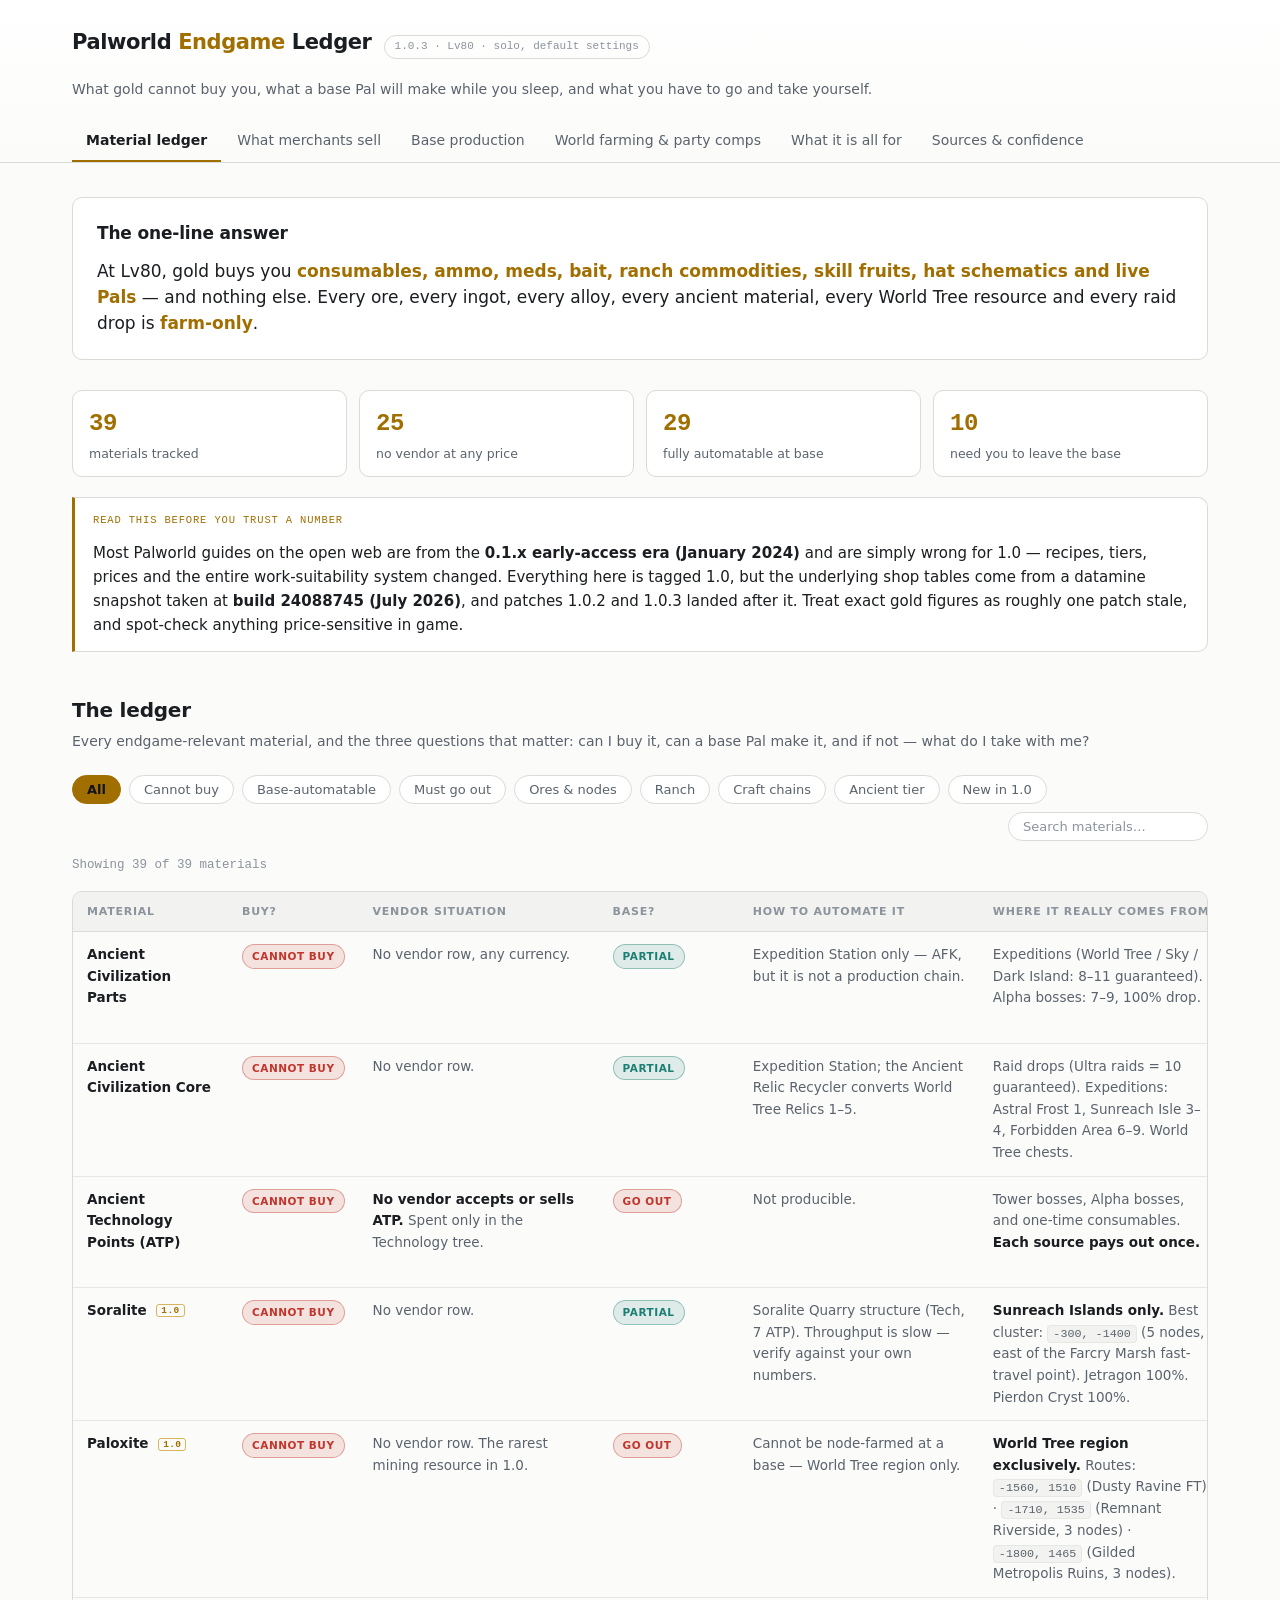
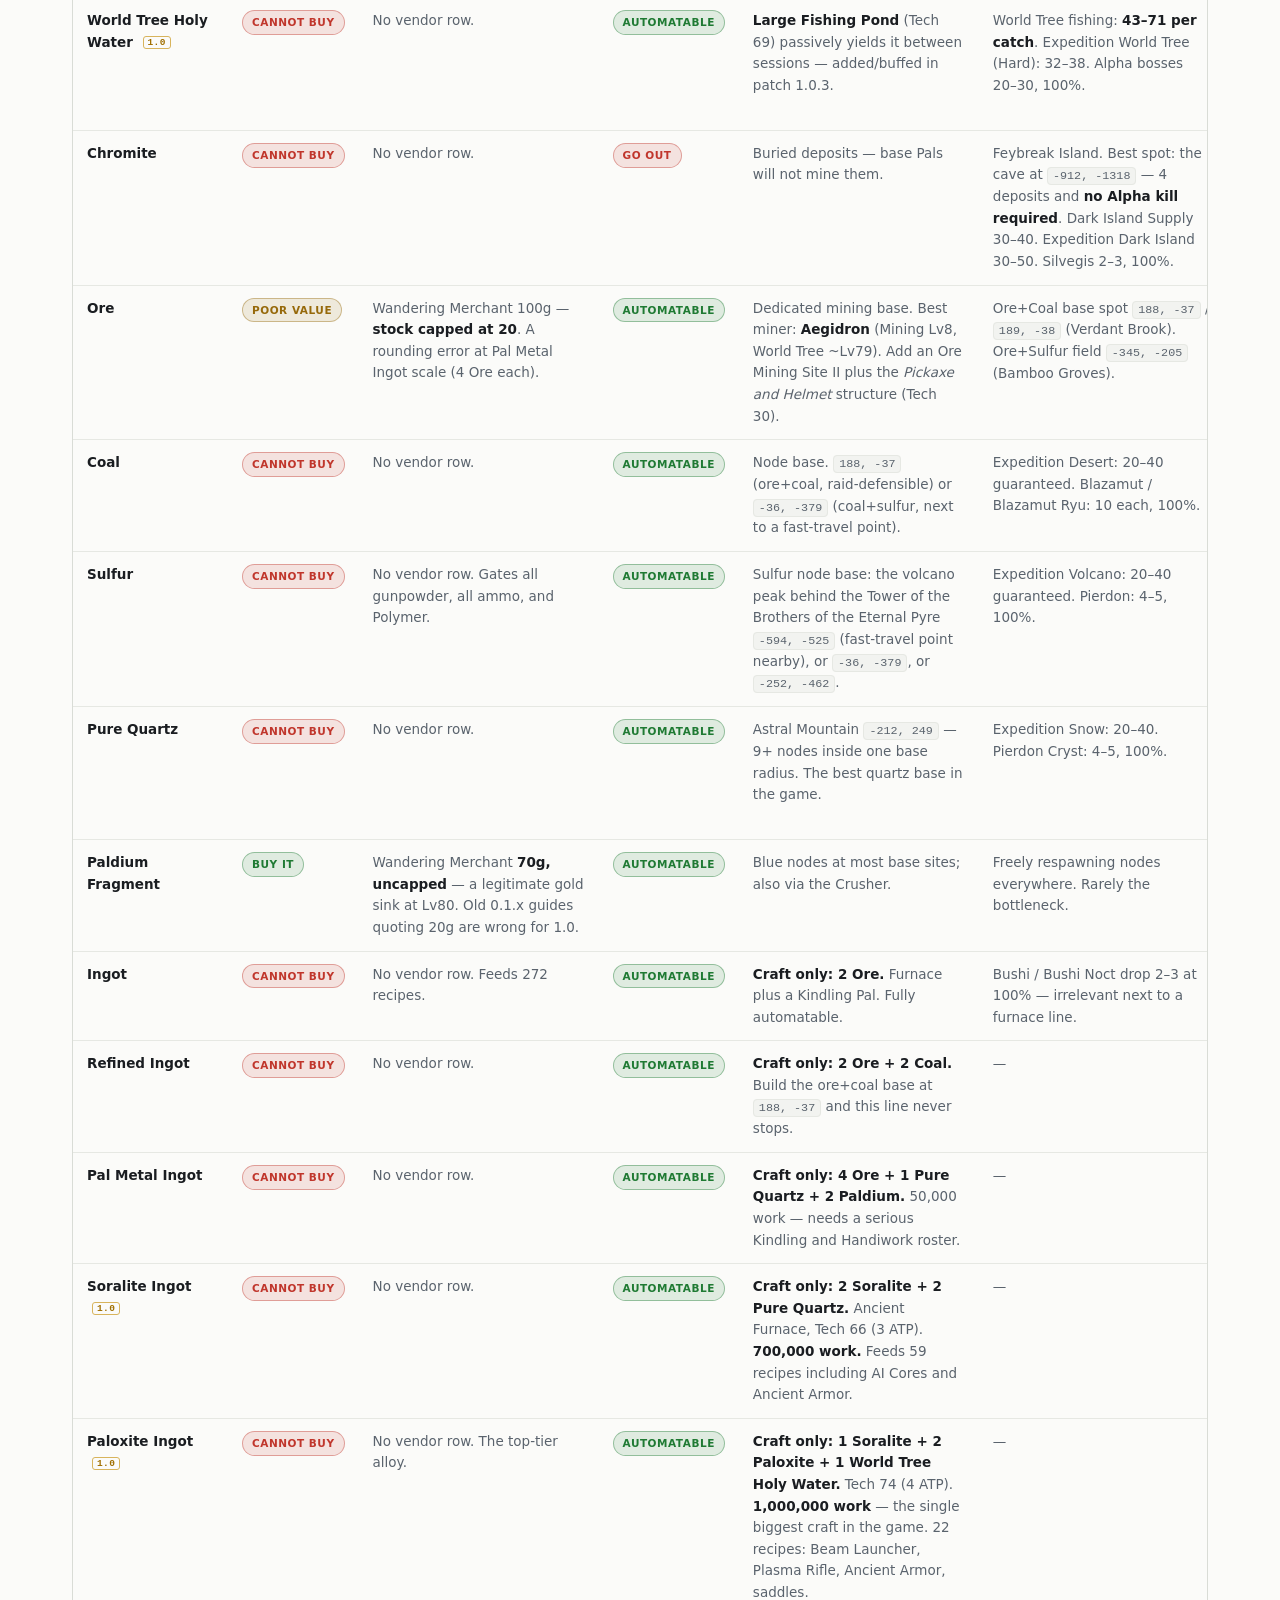
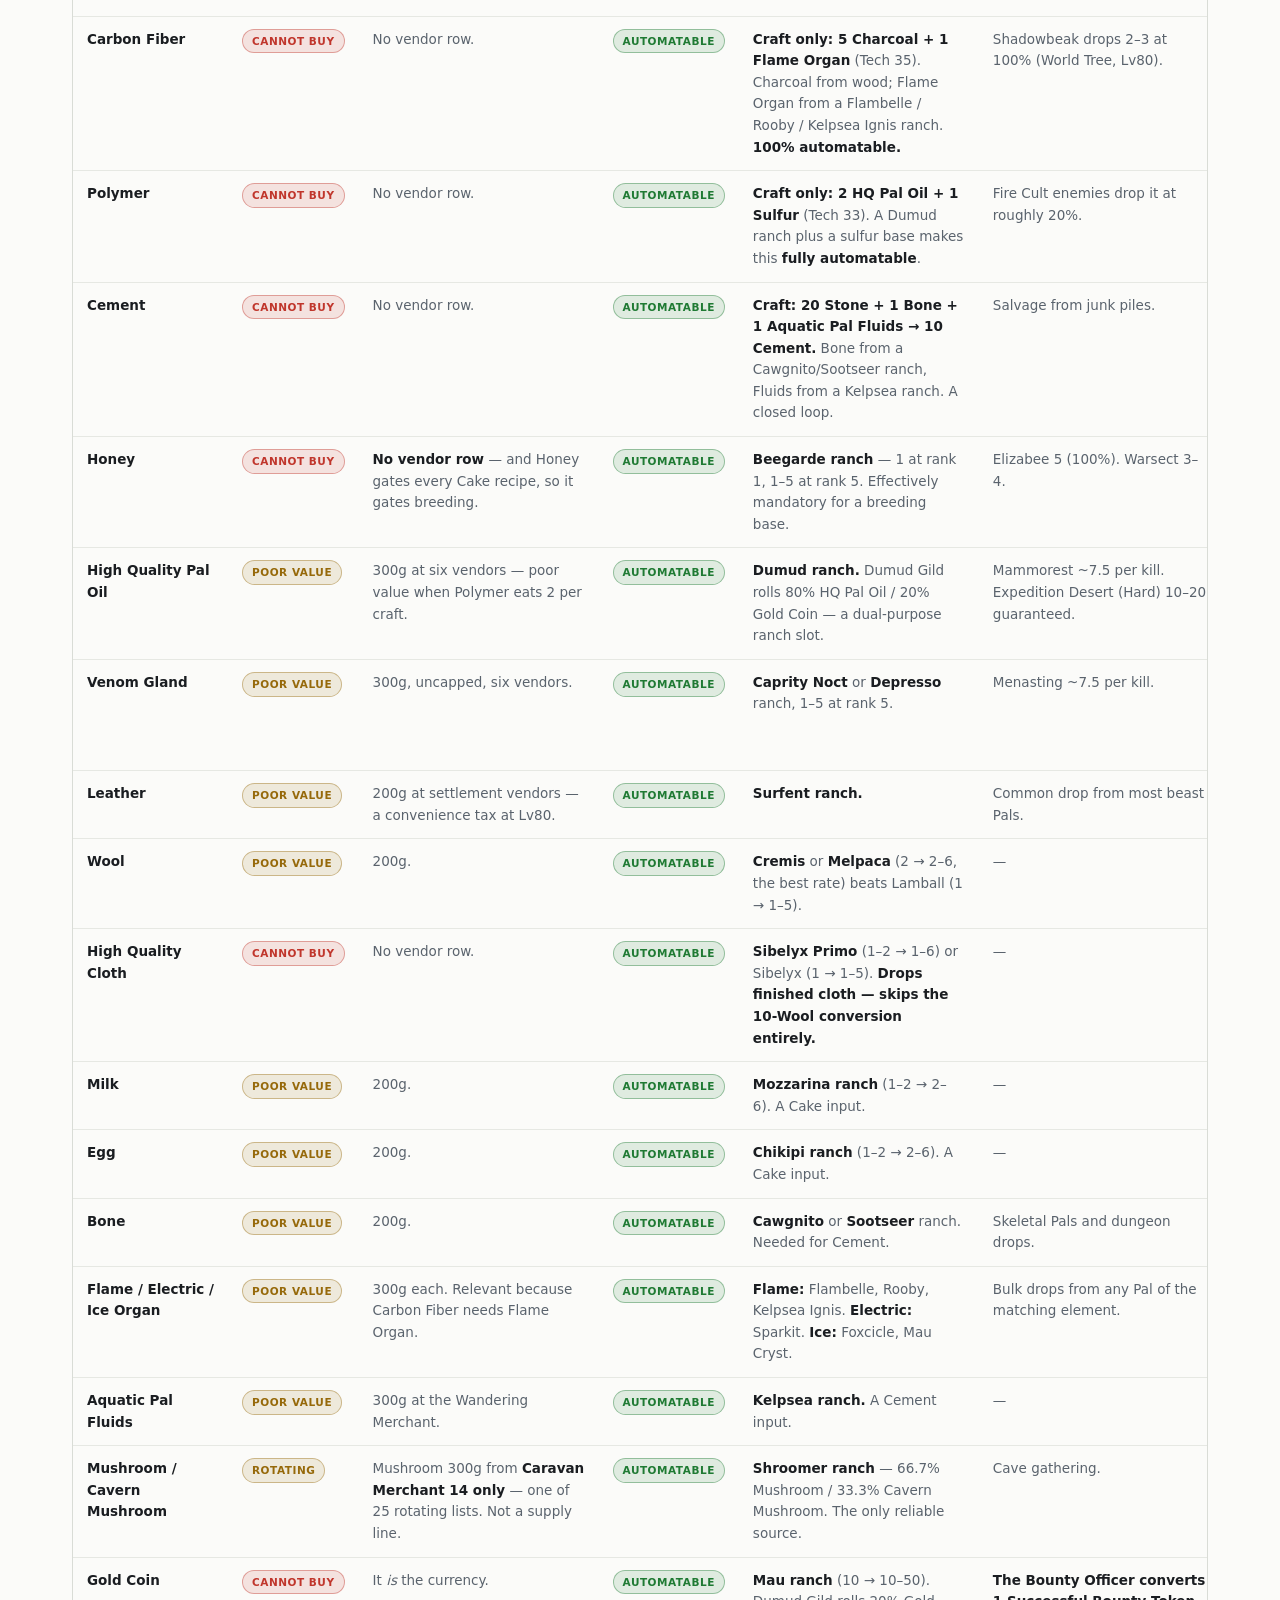
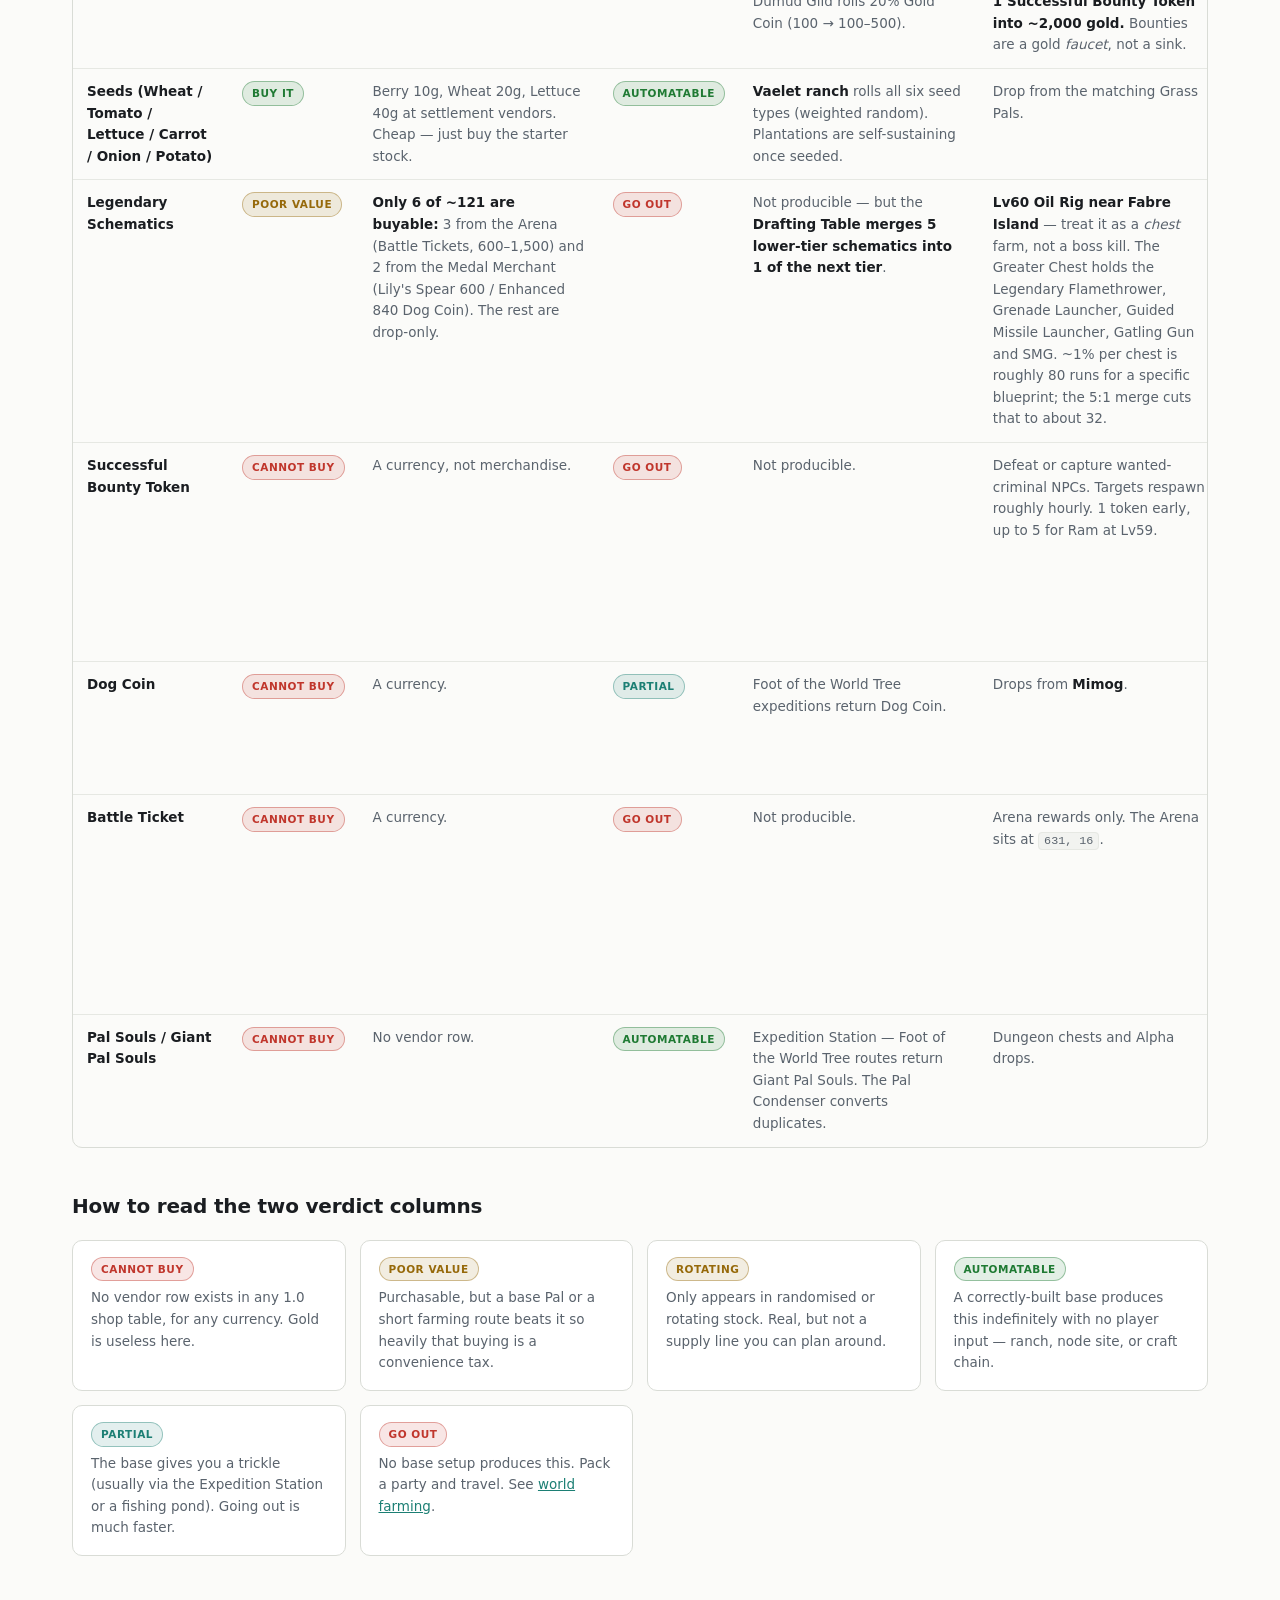
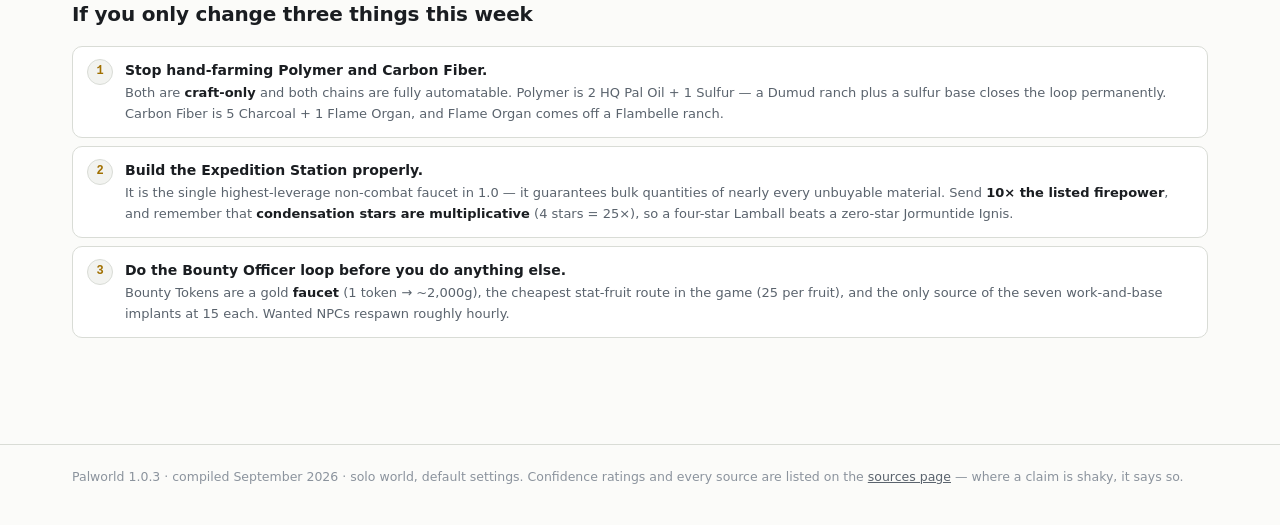
==== index.html @ 1eac3b6a "Palworld 1.0 endgame ledger: what you cannot buy, and how to get it A level-80 reference for Palworl" ====
<!doctype html>
<html lang="en">
<head>
<meta charset="utf-8">
<meta name="viewport" content="width=device-width, initial-scale=1">
<title>Palworld 1.0 Endgame — Material Ledger</title>
<meta name="description" content="What you cannot buy from merchants in Palworld 1.0, what a base Pal can produce for you, and the party composition to farm the rest.">
<link rel="stylesheet" href="assets/style.css">
</head>
<body>

<header class="site">
  <div class="wrap">
    <div class="brand">
      <h1>Palworld <span>Endgame</span> Ledger</h1>
      <span class="ver">1.0.3 &middot; Lv80 &middot; solo, default settings</span>
      <p class="lede">What gold cannot buy you, what a base Pal will make while you sleep, and what you have to go and take yourself.</p>
    </div>
    <nav class="site">
      <a href="index.html" class="on">Material ledger</a>
      <a href="merchants.html">What merchants sell</a>
      <a href="base-production.html">Base production</a>
      <a href="world-farming.html">World farming &amp; party comps</a>
      <a href="endgame-demand.html">What it is all for</a>
      <a href="sources.html">Sources &amp; confidence</a>
    </nav>
  </div>
</header>

<main>
<div class="wrap">

  <div class="answer">
    <h2>The one-line answer</h2>
    <p class="big">At Lv80, gold buys you <em>consumables, ammo, meds, bait, ranch commodities, skill fruits, hat schematics and live Pals</em> — and nothing else. Every ore, every ingot, every alloy, every ancient material, every World Tree resource and every raid drop is <em>farm-only</em>.</p>
  </div>

  <div class="strip">
    <div class="cell"><div class="n" data-stat="total">—</div><div class="l">materials tracked</div></div>
    <div class="cell"><div class="n" data-stat="cannot">—</div><div class="l">no vendor at any price</div></div>
    <div class="cell"><div class="n" data-stat="auto">—</div><div class="l">fully automatable at base</div></div>
    <div class="cell"><div class="n" data-stat="leave">—</div><div class="l">need you to leave the base</div></div>
  </div>

  <div class="callout">
    <span class="tag">Read this before you trust a number</span>
    <p>Most Palworld guides on the open web are from the <strong>0.1.x early-access era (January 2024)</strong> and are simply wrong for 1.0 — recipes, tiers, prices and the entire work-suitability system changed. Everything here is tagged 1.0, but the underlying shop tables come from a datamine snapshot taken at <strong>build 24088745 (July 2026)</strong>, and patches 1.0.2 and 1.0.3 landed after it. Treat exact gold figures as roughly one patch stale, and spot-check anything price-sensitive in game.</p>
  </div>

  <h2 id="ledger">The ledger</h2>
  <p class="sub">Every endgame-relevant material, and the three questions that matter: can I buy it, can a base Pal make it, and if not — what do I take with me?</p>

  <div class="filters">
    <button data-filter="all" class="on">All</button>
    <button data-filter="cannot-buy">Cannot buy</button>
    <button data-filter="base-ok">Base-automatable</button>
    <button data-filter="must-leave">Must go out</button>
    <button data-filter="ore">Ores &amp; nodes</button>
    <button data-filter="ranch">Ranch</button>
    <button data-filter="craft">Craft chains</button>
    <button data-filter="ancient">Ancient tier</button>
    <button data-filter="new-10">New in 1.0</button>
    <input id="ledger-search" type="search" placeholder="Search materials…" aria-label="Search materials">
  </div>
  <p class="count" id="ledger-count"></p>

  <div class="scroll">
    <table>
      <thead>
        <tr>
          <th>Material</th>
          <th>Buy?</th>
          <th>Vendor situation</th>
          <th>Base?</th>
          <th>How to automate it</th>
          <th>Where it really comes from</th>
          <th>What to take with you</th>
          <th>Conf.</th>
        </tr>
      </thead>
      <tbody id="ledger-body"></tbody>
    </table>
  </div>

  <h2>How to read the two verdict columns</h2>
  <div class="cards">
    <div class="card">
      <h4><span class="pill no">Cannot buy</span></h4>
      <p>No vendor row exists in any 1.0 shop table, for any currency. Gold is useless here.</p>
    </div>
    <div class="card">
      <h4><span class="pill poor">Poor value</span></h4>
      <p>Purchasable, but a base Pal or a short farming route beats it so heavily that buying is a convenience tax.</p>
    </div>
    <div class="card">
      <h4><span class="pill rotate">Rotating</span></h4>
      <p>Only appears in randomised or rotating stock. Real, but not a supply line you can plan around.</p>
    </div>
    <div class="card">
      <h4><span class="pill yes">Automatable</span></h4>
      <p>A correctly-built base produces this indefinitely with no player input — ranch, node site, or craft chain.</p>
    </div>
    <div class="card">
      <h4><span class="pill partial">Partial</span></h4>
      <p>The base gives you a trickle (usually via the Expedition Station or a fishing pond). Going out is much faster.</p>
    </div>
    <div class="card">
      <h4><span class="pill no">Go out</span></h4>
      <p>No base setup produces this. Pack a party and travel. See <a href="world-farming.html">world farming</a>.</p>
    </div>
  </div>

  <h2>If you only change three things this week</h2>
  <ol class="slots">
    <li><span class="n">Stop hand-farming Polymer and Carbon Fiber.</span><span class="d">Both are <strong>craft-only</strong> and both chains are fully automatable. Polymer is 2 HQ Pal Oil + 1 Sulfur — a Dumud ranch plus a sulfur base closes the loop permanently. Carbon Fiber is 5 Charcoal + 1 Flame Organ, and Flame Organ comes off a Flambelle ranch.</span></li>
    <li><span class="n">Build the Expedition Station properly.</span><span class="d">It is the single highest-leverage non-combat faucet in 1.0 — it guarantees bulk quantities of nearly every unbuyable material. Send <strong>10&times; the listed firepower</strong>, and remember that <strong>condensation stars are multiplicative</strong> (4 stars = 25&times;), so a four-star Lamball beats a zero-star Jormuntide Ignis.</span></li>
    <li><span class="n">Do the Bounty Officer loop before you do anything else.</span><span class="d">Bounty Tokens are a gold <strong>faucet</strong> (1 token &rarr; ~2,000g), the cheapest stat-fruit route in the game (25 per fruit), and the only source of the seven work-and-base implants at 15 each. Wanted NPCs respawn roughly hourly.</span></li>
  </ol>

</div>
</main>

<footer class="site">
  <div class="wrap">
    Palworld 1.0.3 &middot; compiled September 2026 &middot; solo world, default settings.
    Confidence ratings and every source are listed on the <a href="sources.html">sources page</a> —
    where a claim is shaky, it says so.
  </div>
</footer>

<script src="data/materials.js"></script>
<script src="assets/app.js"></script>
</body>
</html>
---- assets/style.css ----
:root {
  --bg: #0e1116;
  --bg-raised: #161b22;
  --bg-inset: #1c232c;
  --border: #2a323d;
  --border-soft: #222933;
  --text: #e6edf3;
  --text-dim: #9aa7b4;
  --text-faint: #6e7b8a;
  --accent: #f0b429;
  --accent-dim: #8a6a1c;
  --teal: #3fb6a8;
  --red: #e5534b;
  --green: #3fb950;
  --amber: #d29922;
  --radius: 10px;
  --mono: ui-monospace, "SF Mono", "JetBrains Mono", "Cascadia Code", Consolas, monospace;
  --sans: system-ui, -apple-system, "Segoe UI", Roboto, Helvetica, Arial, sans-serif;
}

@media (prefers-color-scheme: light) {
  :root:not([data-theme="dark"]) {
    --bg: #fbfbf9;
    --bg-raised: #ffffff;
    --bg-inset: #f2f3f0;
    --border: #d9dcd6;
    --border-soft: #e6e8e3;
    --text: #1a1d21;
    --text-dim: #5a636d;
    --text-faint: #8b939d;
    --accent: #a06f00;
    --accent-dim: #d8b45c;
    --teal: #1c7f74;
    --red: #c0362c;
    --green: #1f7a33;
    --amber: #96690a;
  }
}

* { box-sizing: border-box; }

body {
  margin: 0;
  background: var(--bg);
  color: var(--text);
  font-family: var(--sans);
  font-size: 15px;
  line-height: 1.6;
  -webkit-font-smoothing: antialiased;
}

.wrap { max-width: 1180px; margin: 0 auto; padding: 0 22px; }

/* ---------- header / nav ---------- */
header.site {
  border-bottom: 1px solid var(--border);
  background: linear-gradient(180deg, var(--bg-raised), var(--bg));
  padding: 26px 0 0;
}
.brand { display: flex; align-items: baseline; gap: 12px; flex-wrap: wrap; }
.brand h1 {
  margin: 0; font-size: 21px; letter-spacing: -0.02em; font-weight: 650;
}
.brand h1 span { color: var(--accent); }
.brand .ver {
  font-family: var(--mono); font-size: 11px; color: var(--text-faint);
  border: 1px solid var(--border); border-radius: 20px; padding: 2px 10px;
}
.brand .lede { margin: 6px 0 0; color: var(--text-dim); font-size: 14px; width: 100%; }

nav.site { display: flex; gap: 2px; margin-top: 20px; flex-wrap: wrap; }
nav.site a {
  color: var(--text-dim); text-decoration: none; font-size: 14px;
  padding: 9px 14px; border-bottom: 2px solid transparent; white-space: nowrap;
}
nav.site a:hover { color: var(--text); }
nav.site a.on { color: var(--text); border-bottom-color: var(--accent); font-weight: 550; }

main { padding: 34px 0 90px; }

/* ---------- typography ---------- */
h2 {
  font-size: 20px; margin: 42px 0 4px; letter-spacing: -0.01em;
  scroll-margin-top: 20px;
}
h2:first-child { margin-top: 0; }
h3 { font-size: 16px; margin: 28px 0 4px; color: var(--text); }
h2 + .sub, h3 + .sub { color: var(--text-dim); margin: 0 0 16px; font-size: 14px; }
p { margin: 12px 0; }
a { color: var(--teal); }
code {
  font-family: var(--mono); font-size: 0.87em; background: var(--bg-inset);
  border: 1px solid var(--border-soft); border-radius: 4px; padding: 1px 5px;
  white-space: nowrap;
}
strong { font-weight: 620; color: var(--text); }
ul, ol { padding-left: 20px; }
li { margin: 5px 0; }
hr { border: 0; border-top: 1px solid var(--border); margin: 40px 0; }

/* ---------- callouts ---------- */
.callout {
  border: 1px solid var(--border); border-left: 3px solid var(--accent);
  background: var(--bg-raised); border-radius: 0 var(--radius) var(--radius) 0;
  padding: 14px 18px; margin: 20px 0;
}
.callout.warn { border-left-color: var(--red); }
.callout.good { border-left-color: var(--green); }
.callout p:first-child { margin-top: 0; }
.callout p:last-child { margin-bottom: 0; }
.callout .tag {
  font-family: var(--mono); font-size: 10.5px; letter-spacing: 0.08em;
  text-transform: uppercase; color: var(--accent); display: block; margin-bottom: 4px;
}
.callout.warn .tag { color: var(--red); }
.callout.good .tag { color: var(--green); }

/* ---------- the answer block ---------- */
.answer {
  background: var(--bg-raised); border: 1px solid var(--border);
  border-radius: var(--radius); padding: 22px 24px; margin: 0 0 30px;
}
.answer h2 { margin: 0 0 10px; font-size: 17px; }
.answer .big {
  font-size: 17px; line-height: 1.55; margin: 0;
}
.answer .big em { color: var(--accent); font-style: normal; font-weight: 620; }

/* ---------- stat strip ---------- */
.strip { display: grid; grid-template-columns: repeat(auto-fit, minmax(150px, 1fr)); gap: 12px; margin: 22px 0 8px; }
.strip .cell {
  background: var(--bg-raised); border: 1px solid var(--border);
  border-radius: var(--radius); padding: 14px 16px;
}
.strip .n { font-size: 24px; font-weight: 650; letter-spacing: -0.02em; color: var(--accent); font-family: var(--mono); }
.strip .l { font-size: 12.5px; color: var(--text-dim); margin-top: 2px; line-height: 1.4; }

/* ---------- filters ---------- */
.filters { display: flex; gap: 8px; flex-wrap: wrap; margin: 22px 0 14px; align-items: center; }
.filters button {
  background: var(--bg-raised); color: var(--text-dim); border: 1px solid var(--border);
  border-radius: 20px; padding: 6px 14px; font-size: 13px; cursor: pointer;
  font-family: inherit; transition: all .12s;
}
.filters button:hover { color: var(--text); border-color: var(--text-faint); }
.filters button.on { background: var(--accent); color: #10131a; border-color: var(--accent); font-weight: 600; }
.filters input {
  background: var(--bg-raised); border: 1px solid var(--border); border-radius: 20px;
  padding: 6px 14px; color: var(--text); font-family: inherit; font-size: 13px;
  min-width: 190px; margin-left: auto;
}
.filters input::placeholder { color: var(--text-faint); }
.count { font-size: 12.5px; color: var(--text-faint); font-family: var(--mono); margin: 0 0 10px; }

/* ---------- tables ---------- */
.scroll { overflow-x: auto; border: 1px solid var(--border); border-radius: var(--radius); margin: 16px 0; }
table { border-collapse: collapse; width: 100%; font-size: 13.5px; }
th {
  text-align: left; font-size: 11px; letter-spacing: 0.07em; text-transform: uppercase;
  color: var(--text-faint); font-weight: 600; padding: 11px 14px;
  background: var(--bg-inset); border-bottom: 1px solid var(--border); white-space: nowrap;
}
td { padding: 12px 14px; border-bottom: 1px solid var(--border-soft); vertical-align: top; }
tbody tr:last-child td { border-bottom: 0; }
tbody tr:hover { background: var(--bg-raised); }
td.mat { font-weight: 600; min-width: 155px; }
td.detail { color: var(--text-dim); min-width: 240px; }
td.detail strong { color: var(--text); }

/* ---------- pills ---------- */
.pill {
  display: inline-block; font-size: 10.5px; font-weight: 700; letter-spacing: 0.05em;
  text-transform: uppercase; padding: 3px 9px; border-radius: 20px; white-space: nowrap;
  border: 1px solid;
}
.pill.no    { color: var(--red);   border-color: color-mix(in srgb, var(--red) 40%, transparent);   background: color-mix(in srgb, var(--red) 12%, transparent); }
.pill.yes   { color: var(--green); border-color: color-mix(in srgb, var(--green) 40%, transparent); background: color-mix(in srgb, var(--green) 12%, transparent); }
.pill.poor  { color: var(--amber); border-color: color-mix(in srgb, var(--amber) 40%, transparent); background: color-mix(in srgb, var(--amber) 12%, transparent); }
.pill.rotate{ color: var(--amber); border-color: color-mix(in srgb, var(--amber) 40%, transparent); background: color-mix(in srgb, var(--amber) 12%, transparent); }
.pill.partial{color: var(--teal);  border-color: color-mix(in srgb, var(--teal) 40%, transparent);  background: color-mix(in srgb, var(--teal) 12%, transparent); }

.conf { font-family: var(--mono); font-size: 11px; color: var(--text-faint); white-space: nowrap; }
.new {
  font-family: var(--mono); font-size: 9.5px; font-weight: 700; color: var(--accent);
  border: 1px solid var(--accent-dim); border-radius: 3px; padding: 0 4px;
  vertical-align: middle; margin-left: 5px; letter-spacing: 0.04em;
}

/* ---------- cards ---------- */
.cards { display: grid; grid-template-columns: repeat(auto-fit, minmax(270px, 1fr)); gap: 14px; margin: 18px 0; }
.card {
  background: var(--bg-raised); border: 1px solid var(--border);
  border-radius: var(--radius); padding: 16px 18px;
}
.card h4 { margin: 0 0 6px; font-size: 14.5px; }
.card h4 .who { color: var(--accent); }
.card p { margin: 6px 0 0; font-size: 13.5px; color: var(--text-dim); }
.card p strong { color: var(--text); }

/* ---------- party slot list ---------- */
ol.slots { counter-reset: s; list-style: none; padding: 0; margin: 16px 0; }
ol.slots li {
  counter-increment: s; position: relative; padding: 12px 16px 12px 52px;
  border: 1px solid var(--border); border-radius: var(--radius);
  background: var(--bg-raised); margin: 8px 0; font-size: 14px;
}
ol.slots li::before {
  content: counter(s); position: absolute; left: 14px; top: 12px;
  width: 24px; height: 24px; border-radius: 50%; background: var(--bg-inset);
  border: 1px solid var(--border); color: var(--accent);
  font-family: var(--mono); font-size: 12px; font-weight: 700;
  display: grid; place-items: center;
}
ol.slots li .n { font-weight: 620; }
ol.slots li .d { color: var(--text-dim); display: block; font-size: 13px; margin-top: 2px; }

/* ---------- footer ---------- */
footer.site {
  border-top: 1px solid var(--border); padding: 22px 0 40px;
  color: var(--text-faint); font-size: 12.5px;
}
footer.site a { color: var(--text-dim); }

@media (max-width: 640px) {
  .wrap { padding: 0 14px; }
  .brand h1 { font-size: 18px; }
  .filters input { margin-left: 0; width: 100%; }
  table { font-size: 12.5px; }
  td, th { padding: 9px 10px; }
}
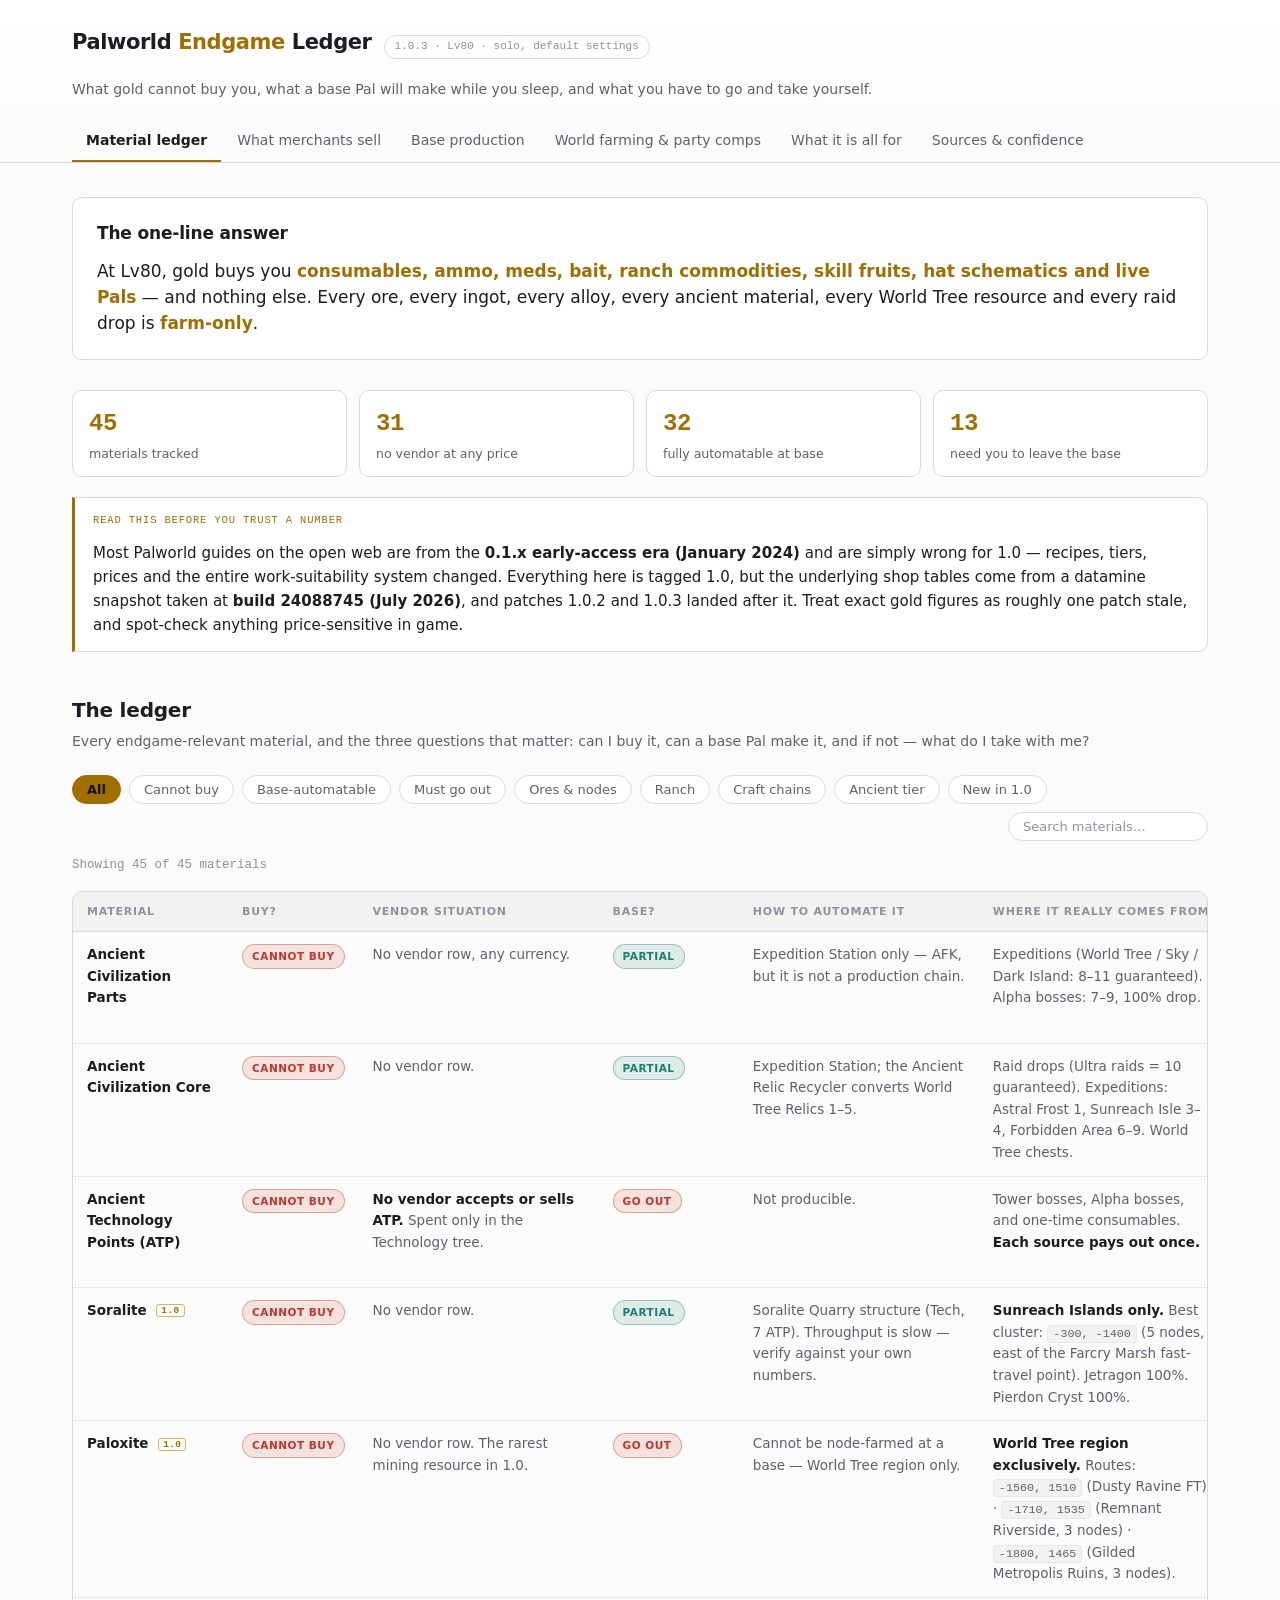
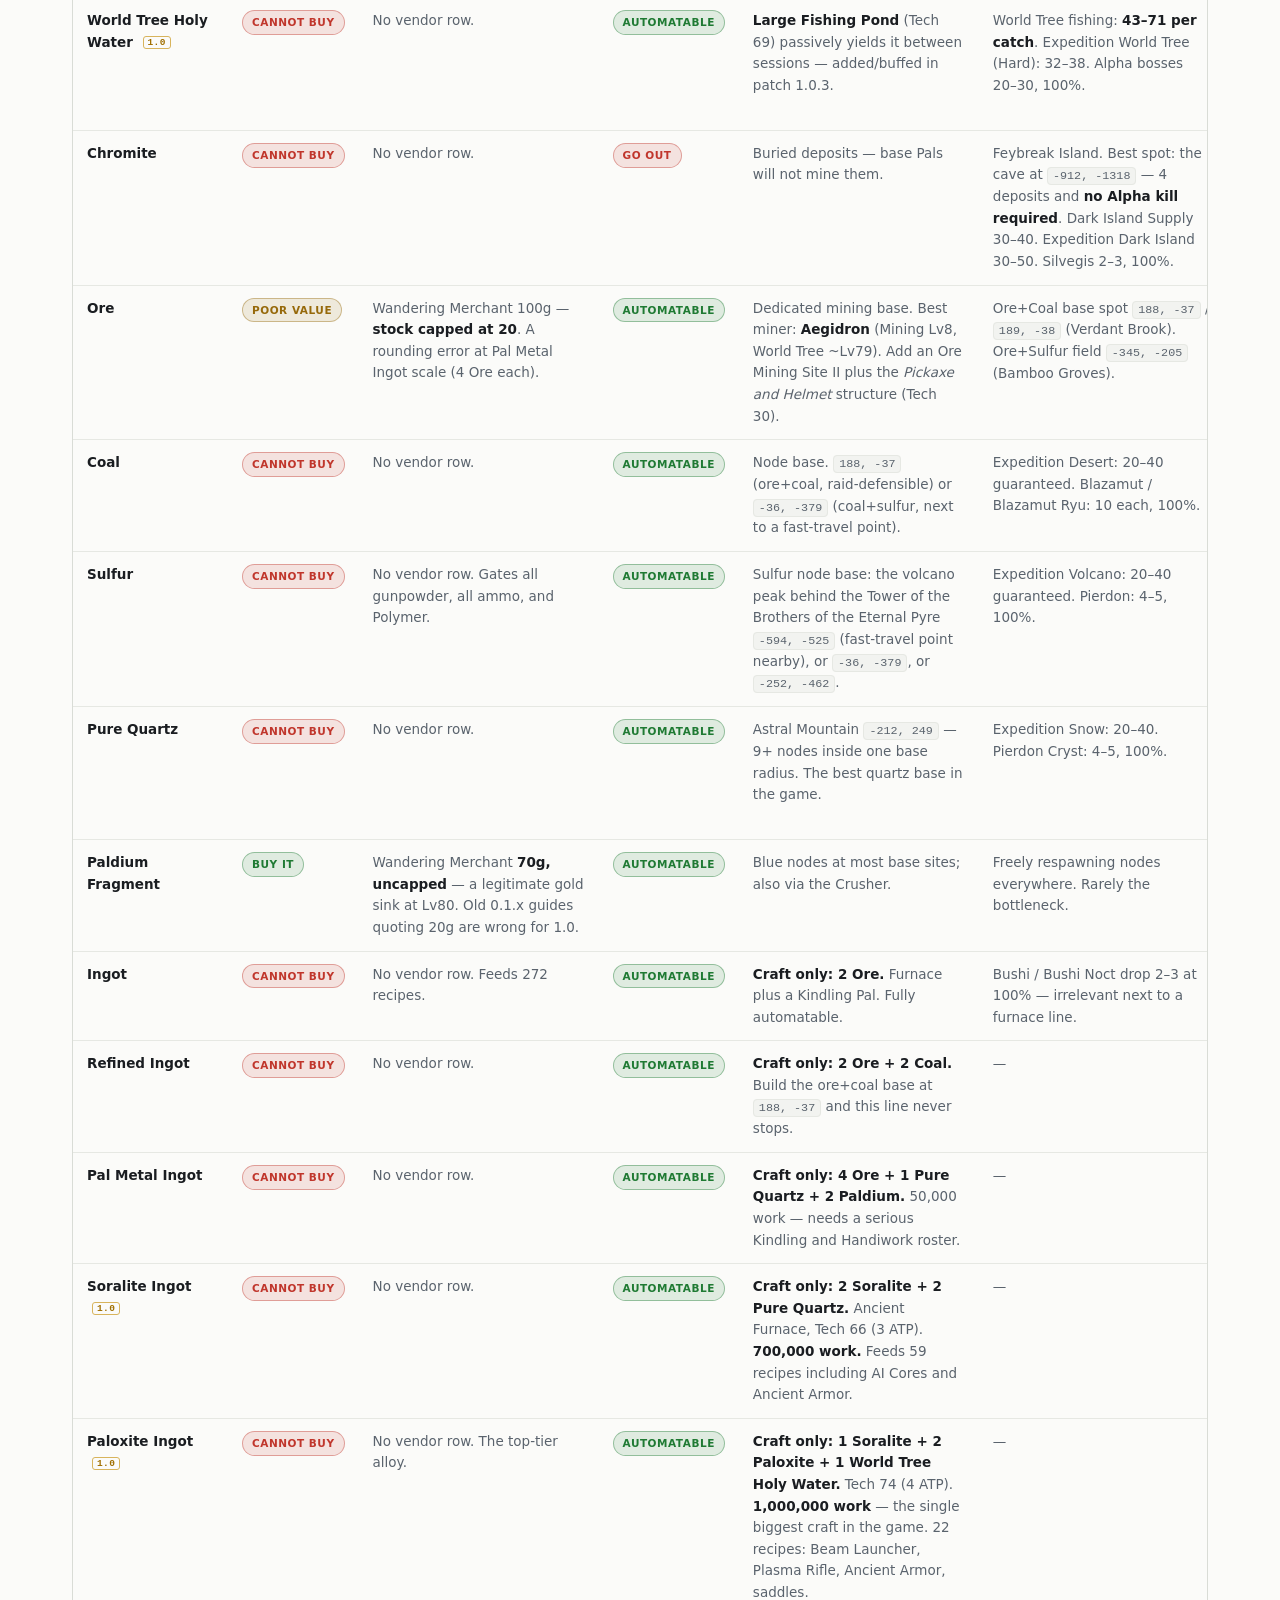
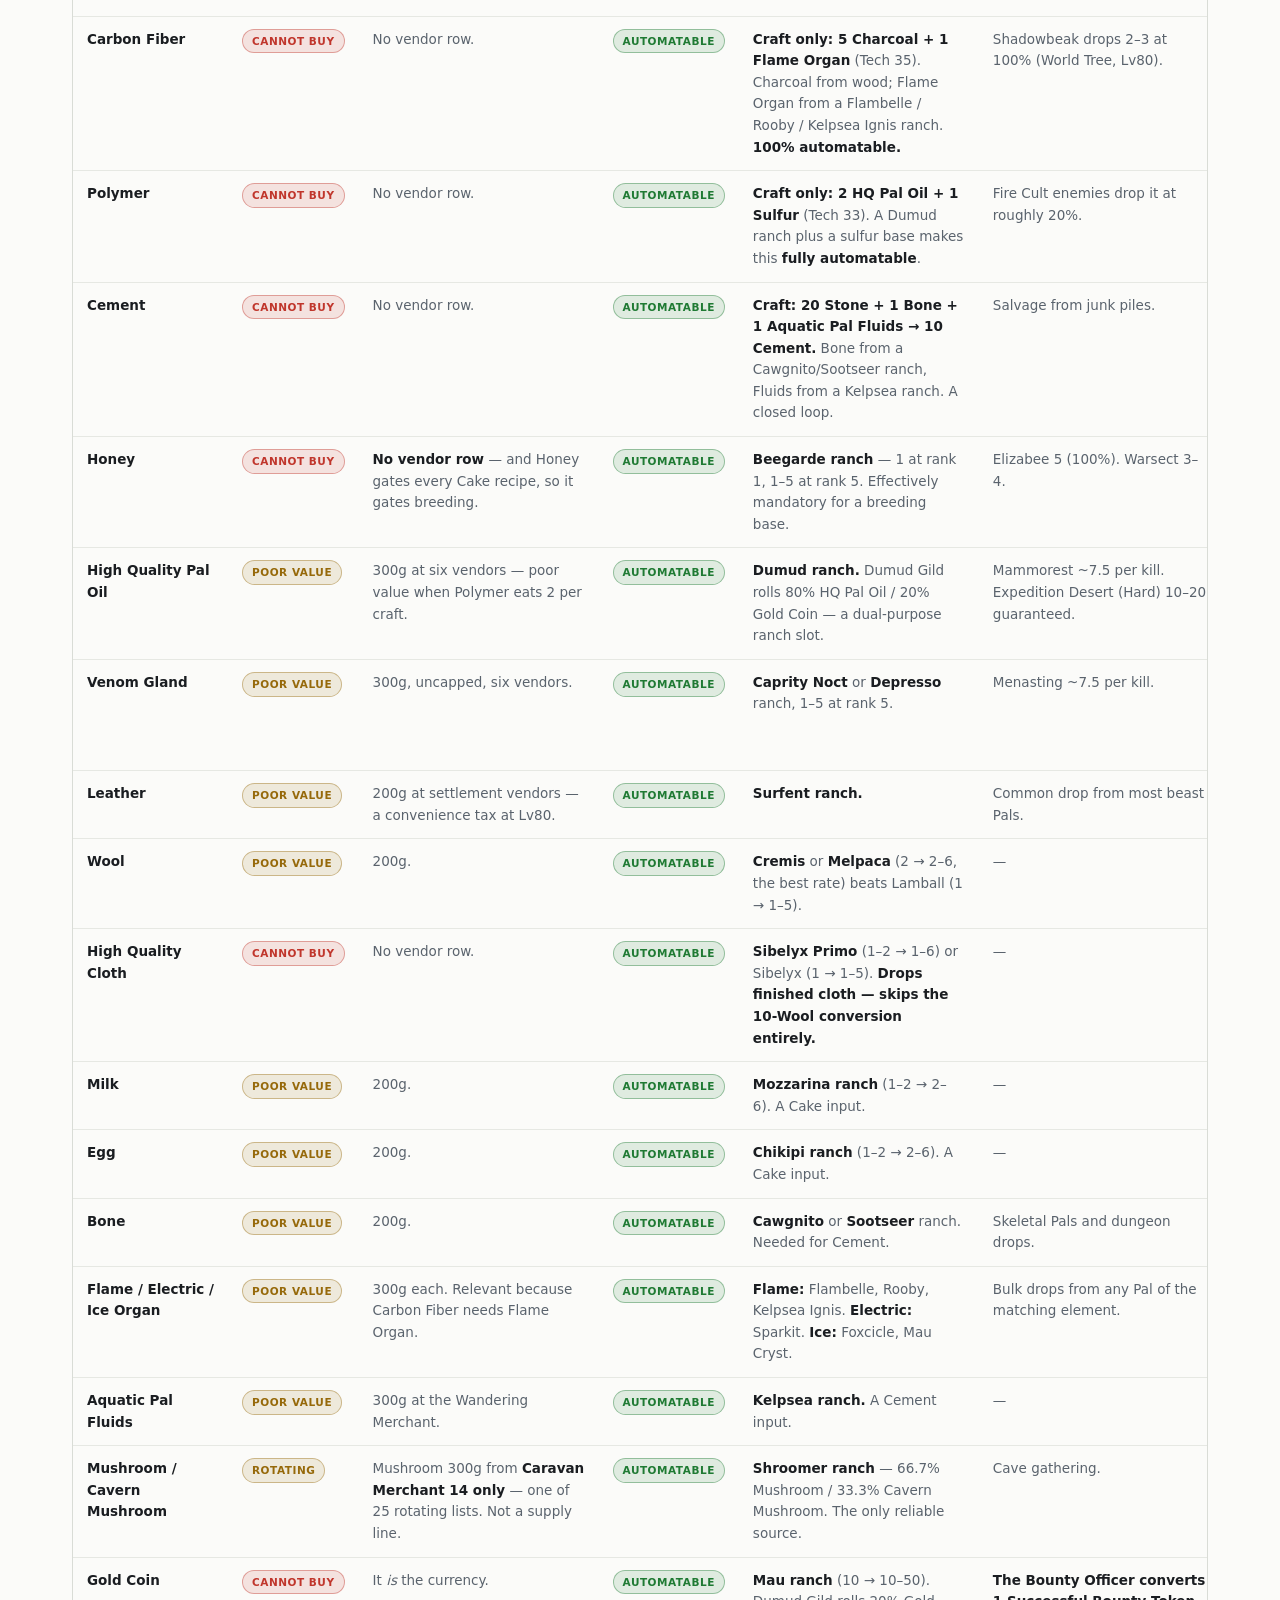
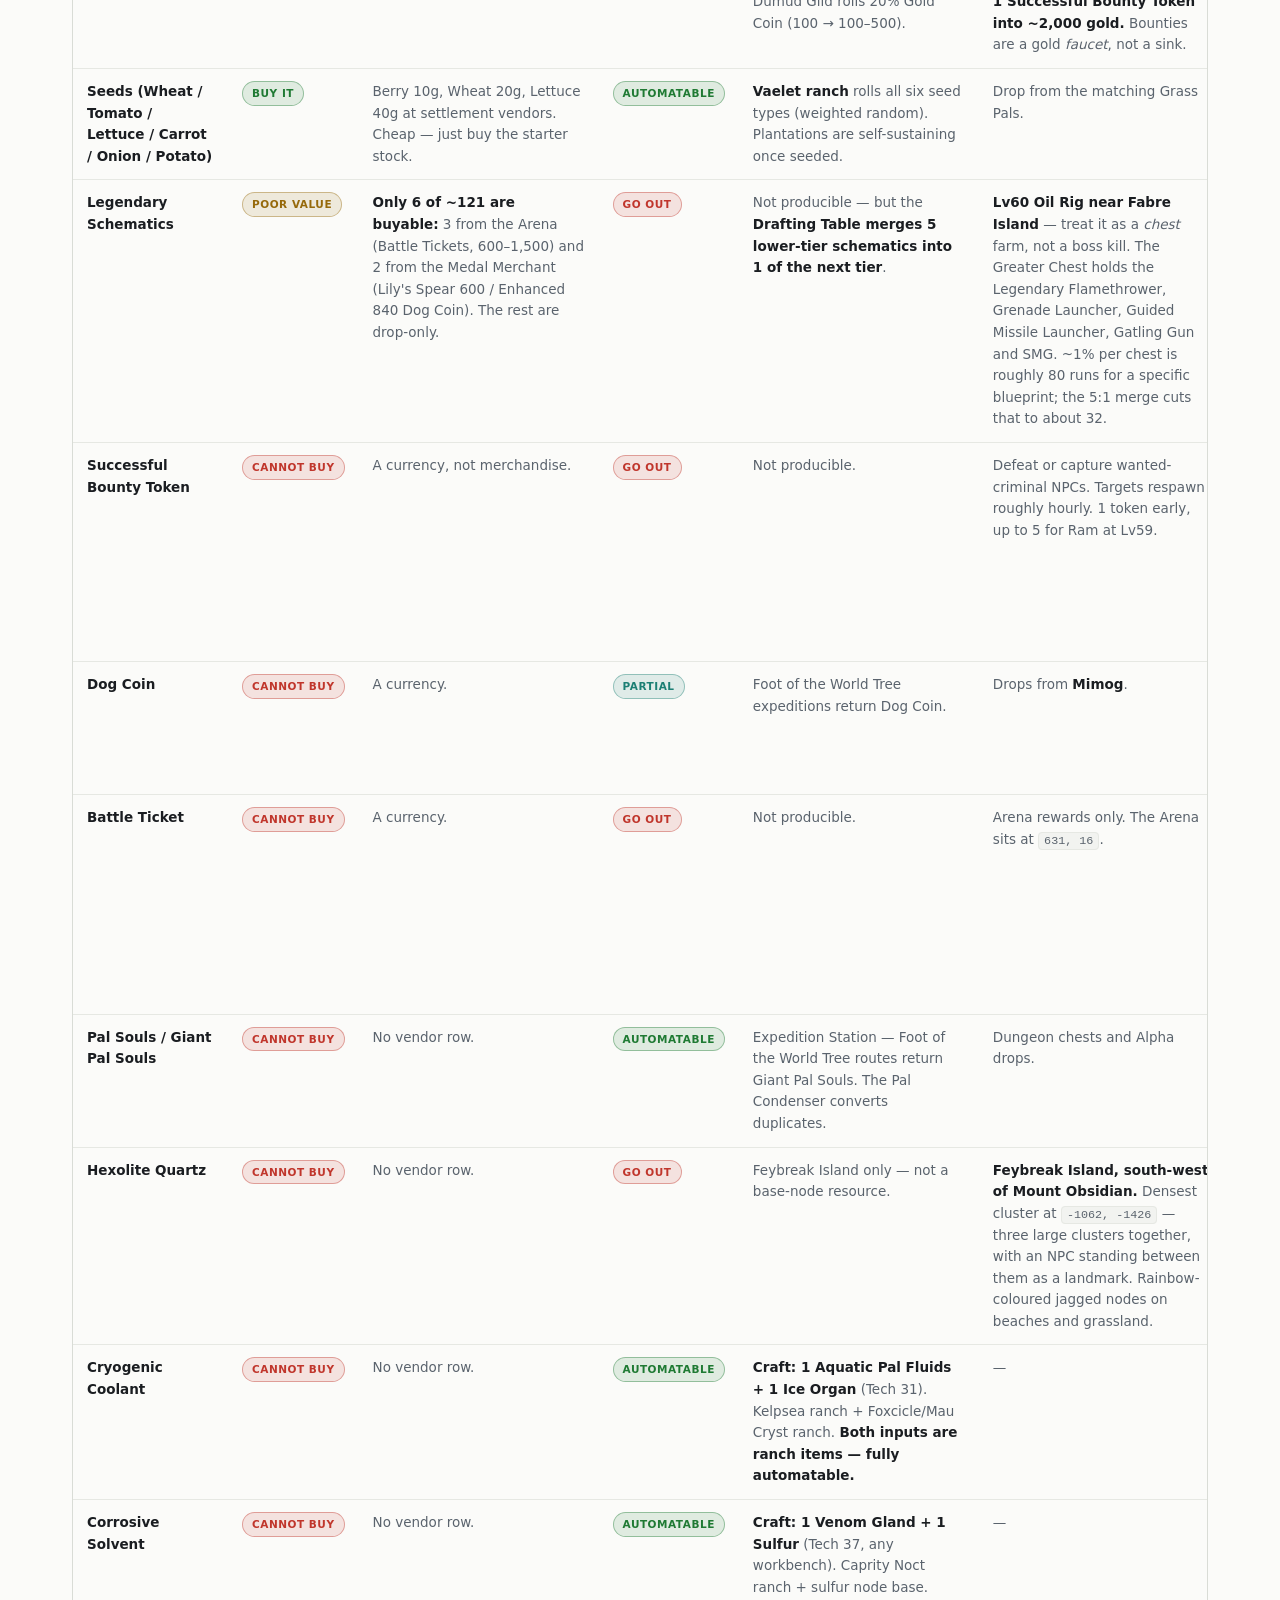
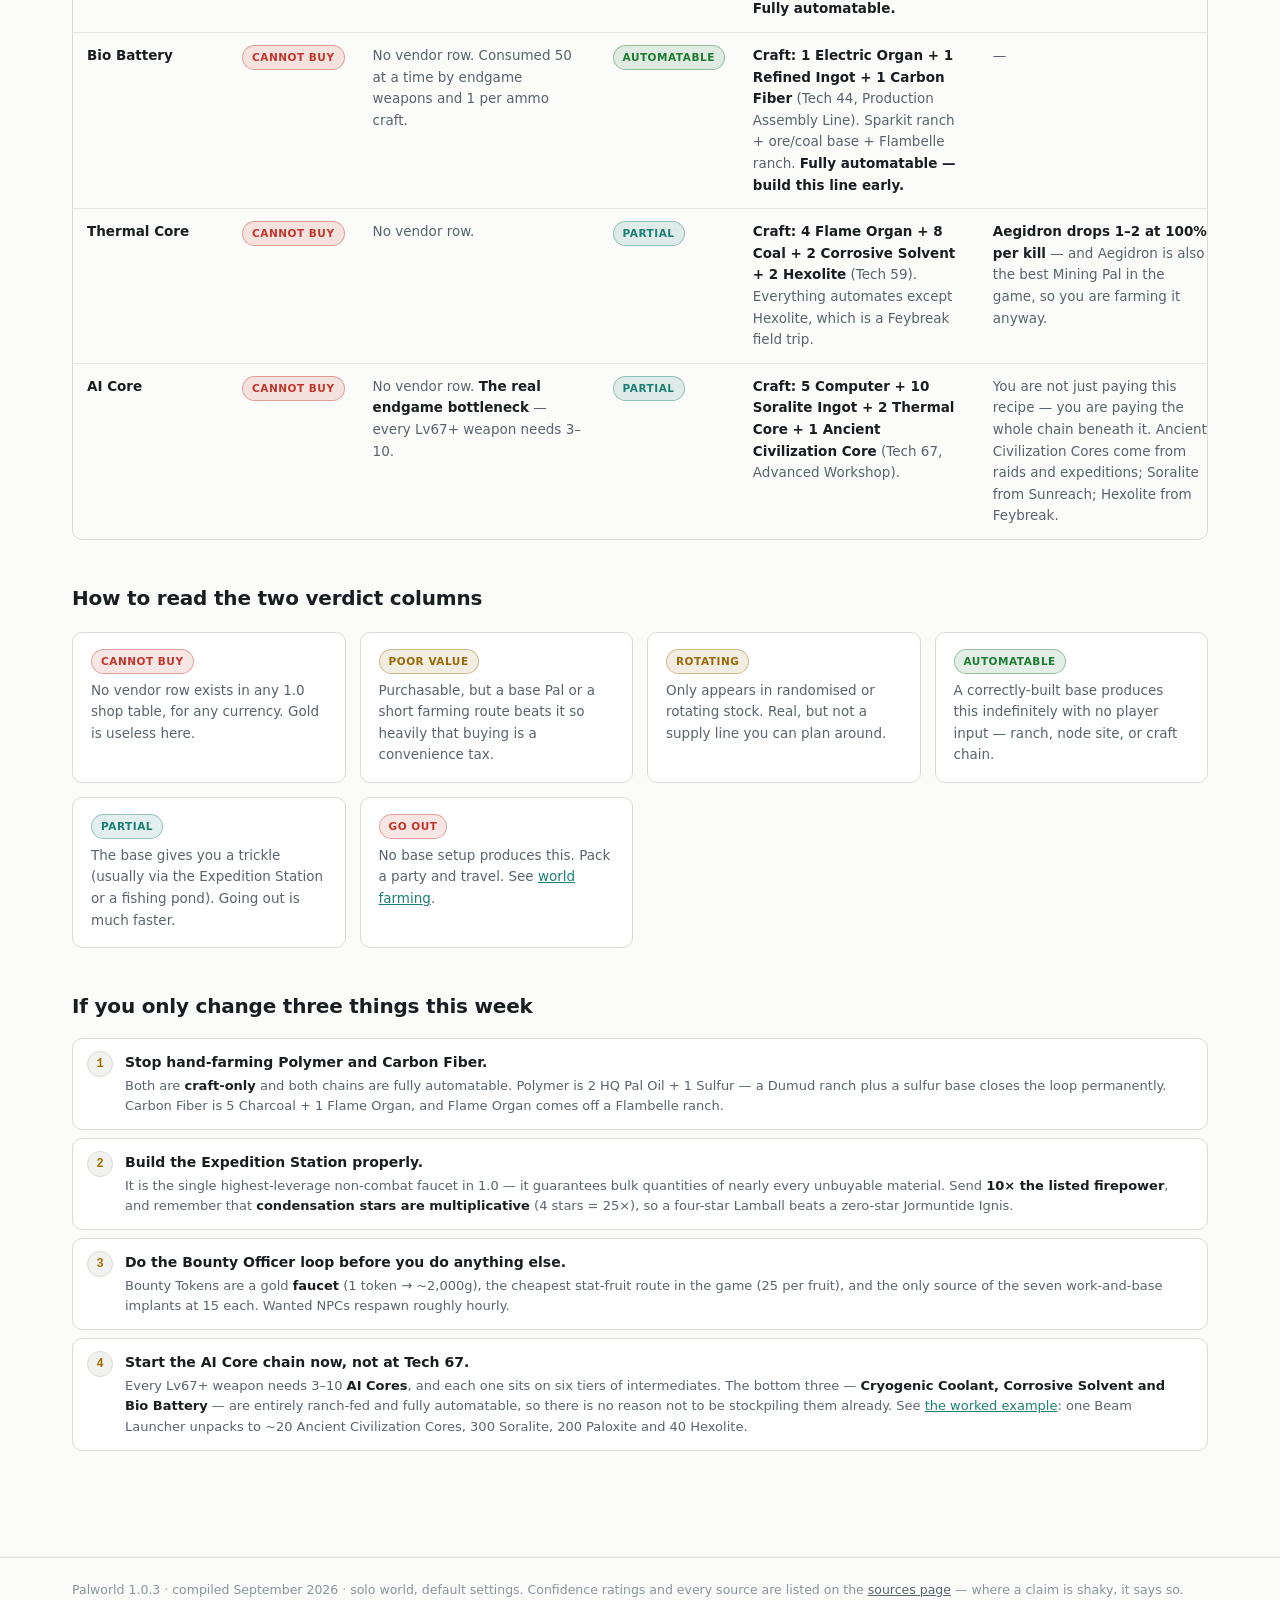
==== commit 90c12b7a: "Close the demand-side gaps: weapons, ammo, armour, AI Core chain, raids The research pass that was b" ====
--- a/index.html
+++ b/index.html
@@ -115,6 +115,7 @@
     <li><span class="n">Stop hand-farming Polymer and Carbon Fiber.</span><span class="d">Both are <strong>craft-only</strong> and both chains are fully automatable. Polymer is 2 HQ Pal Oil + 1 Sulfur — a Dumud ranch plus a sulfur base closes the loop permanently. Carbon Fiber is 5 Charcoal + 1 Flame Organ, and Flame Organ comes off a Flambelle ranch.</span></li>
     <li><span class="n">Build the Expedition Station properly.</span><span class="d">It is the single highest-leverage non-combat faucet in 1.0 — it guarantees bulk quantities of nearly every unbuyable material. Send <strong>10&times; the listed firepower</strong>, and remember that <strong>condensation stars are multiplicative</strong> (4 stars = 25&times;), so a four-star Lamball beats a zero-star Jormuntide Ignis.</span></li>
     <li><span class="n">Do the Bounty Officer loop before you do anything else.</span><span class="d">Bounty Tokens are a gold <strong>faucet</strong> (1 token &rarr; ~2,000g), the cheapest stat-fruit route in the game (25 per fruit), and the only source of the seven work-and-base implants at 15 each. Wanted NPCs respawn roughly hourly.</span></li>
+    <li><span class="n">Start the AI Core chain now, not at Tech 67.</span><span class="d">Every Lv67+ weapon needs 3–10 <strong>AI Cores</strong>, and each one sits on six tiers of intermediates. The bottom three — <strong>Cryogenic Coolant, Corrosive Solvent and Bio Battery</strong> — are entirely ranch-fed and fully automatable, so there is no reason not to be stockpiling them already. See <a href="endgame-demand.html">the worked example</a>: one Beam Launcher unpacks to ~20 Ancient Civilization Cores, 300 Soralite, 200 Paloxite and 40 Hexolite.</span></li>
   </ol>
 
 </div>
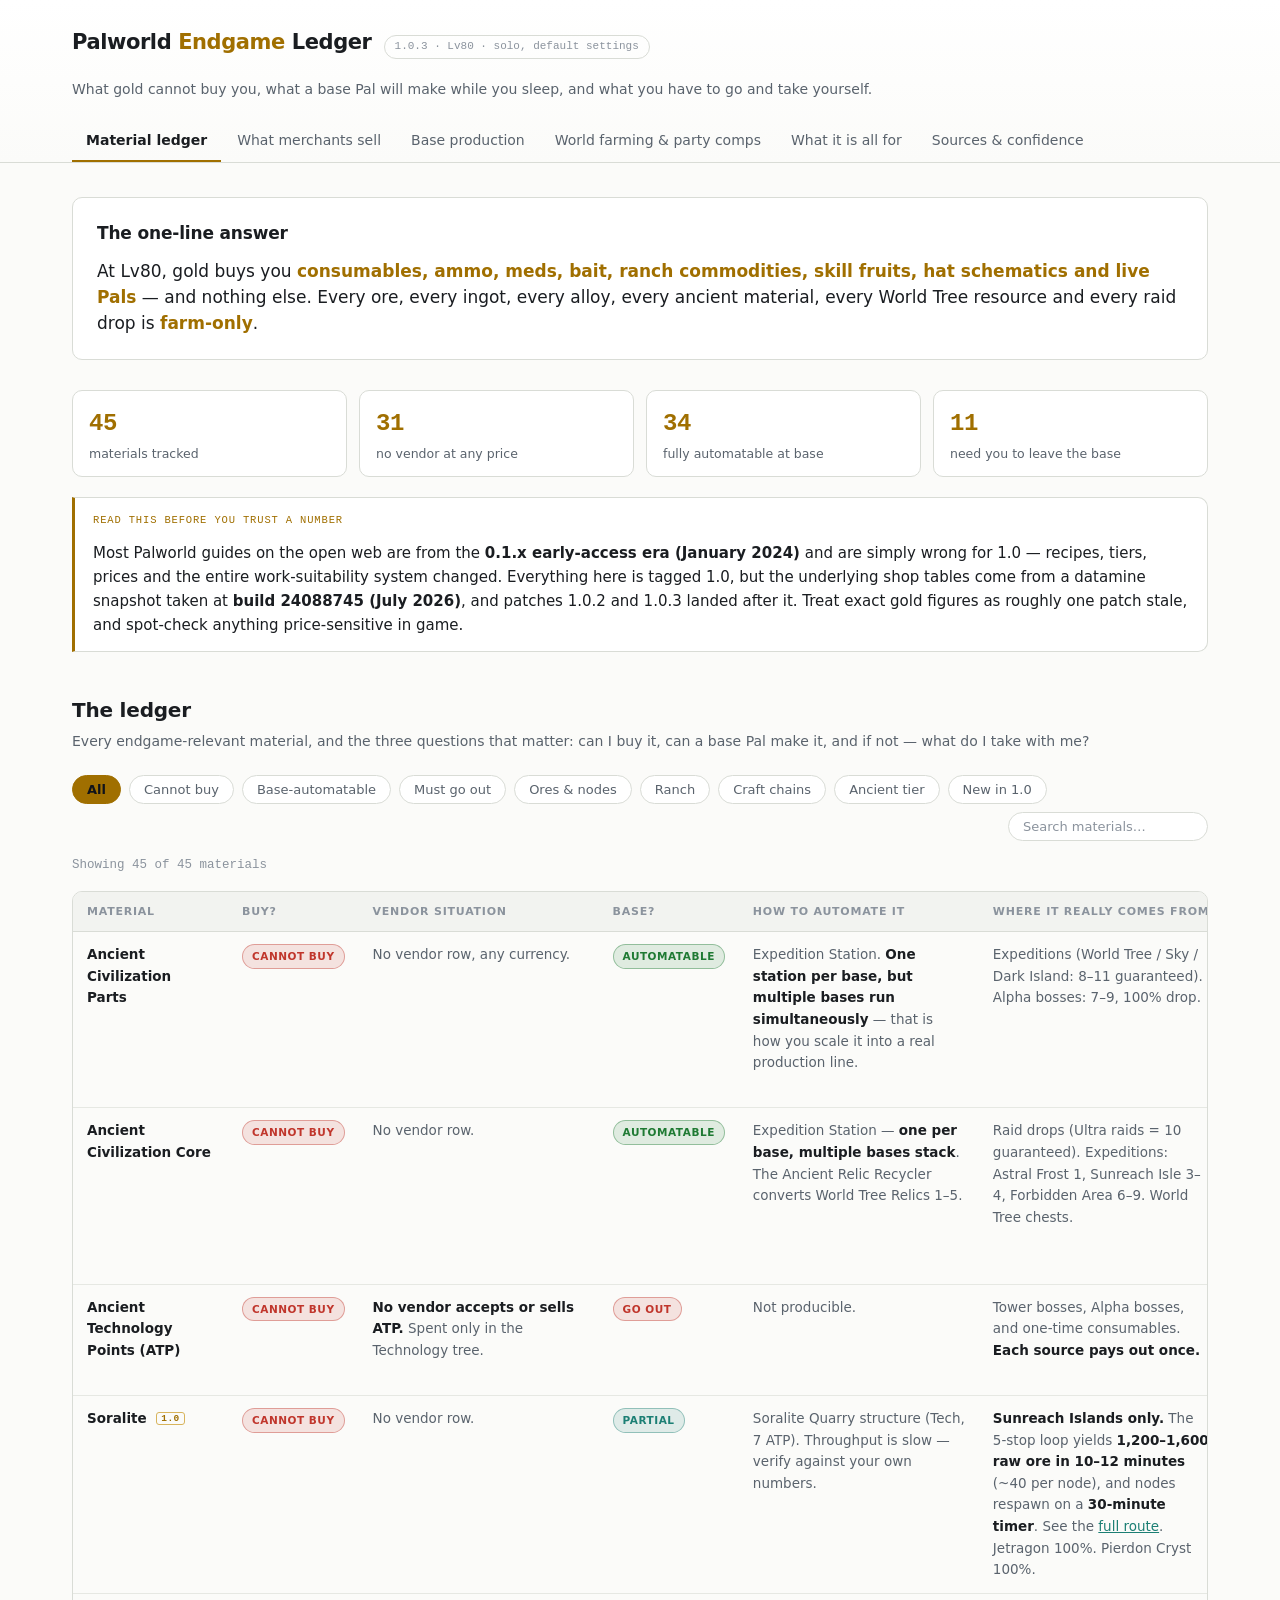
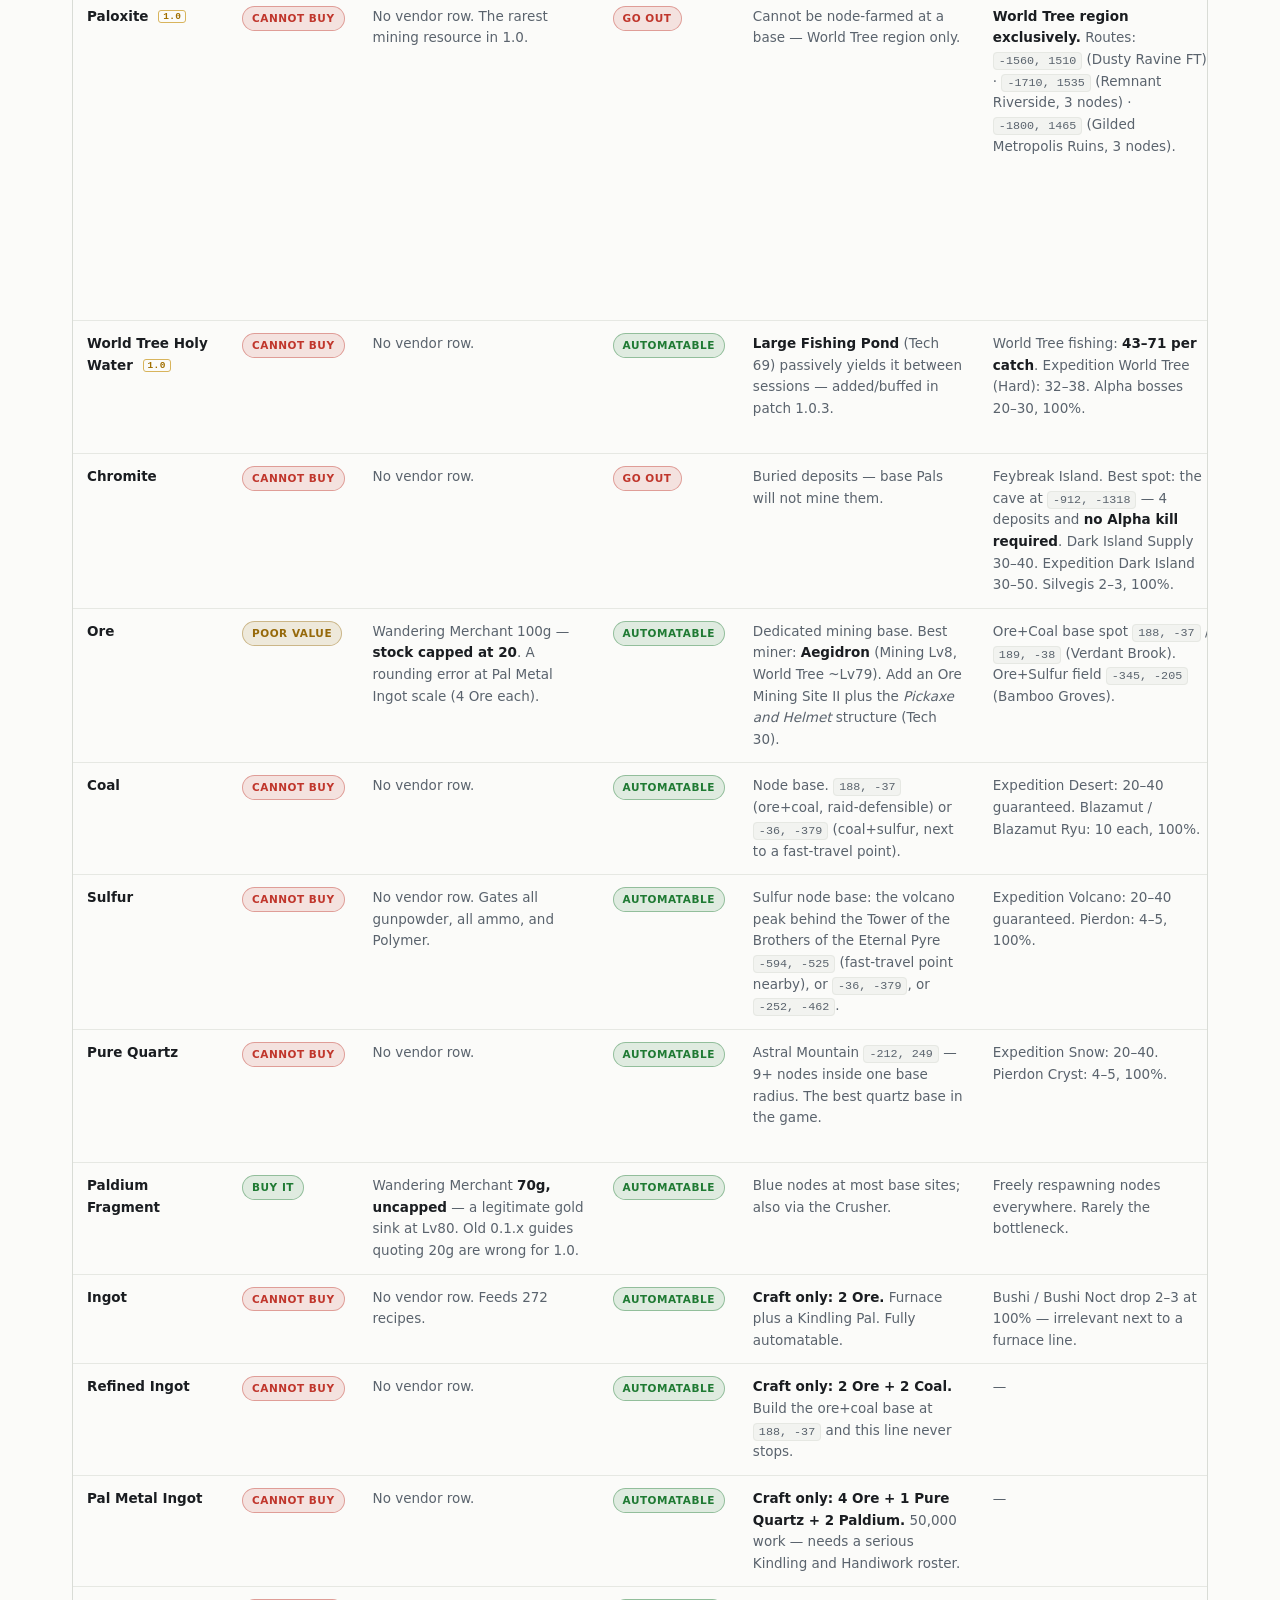
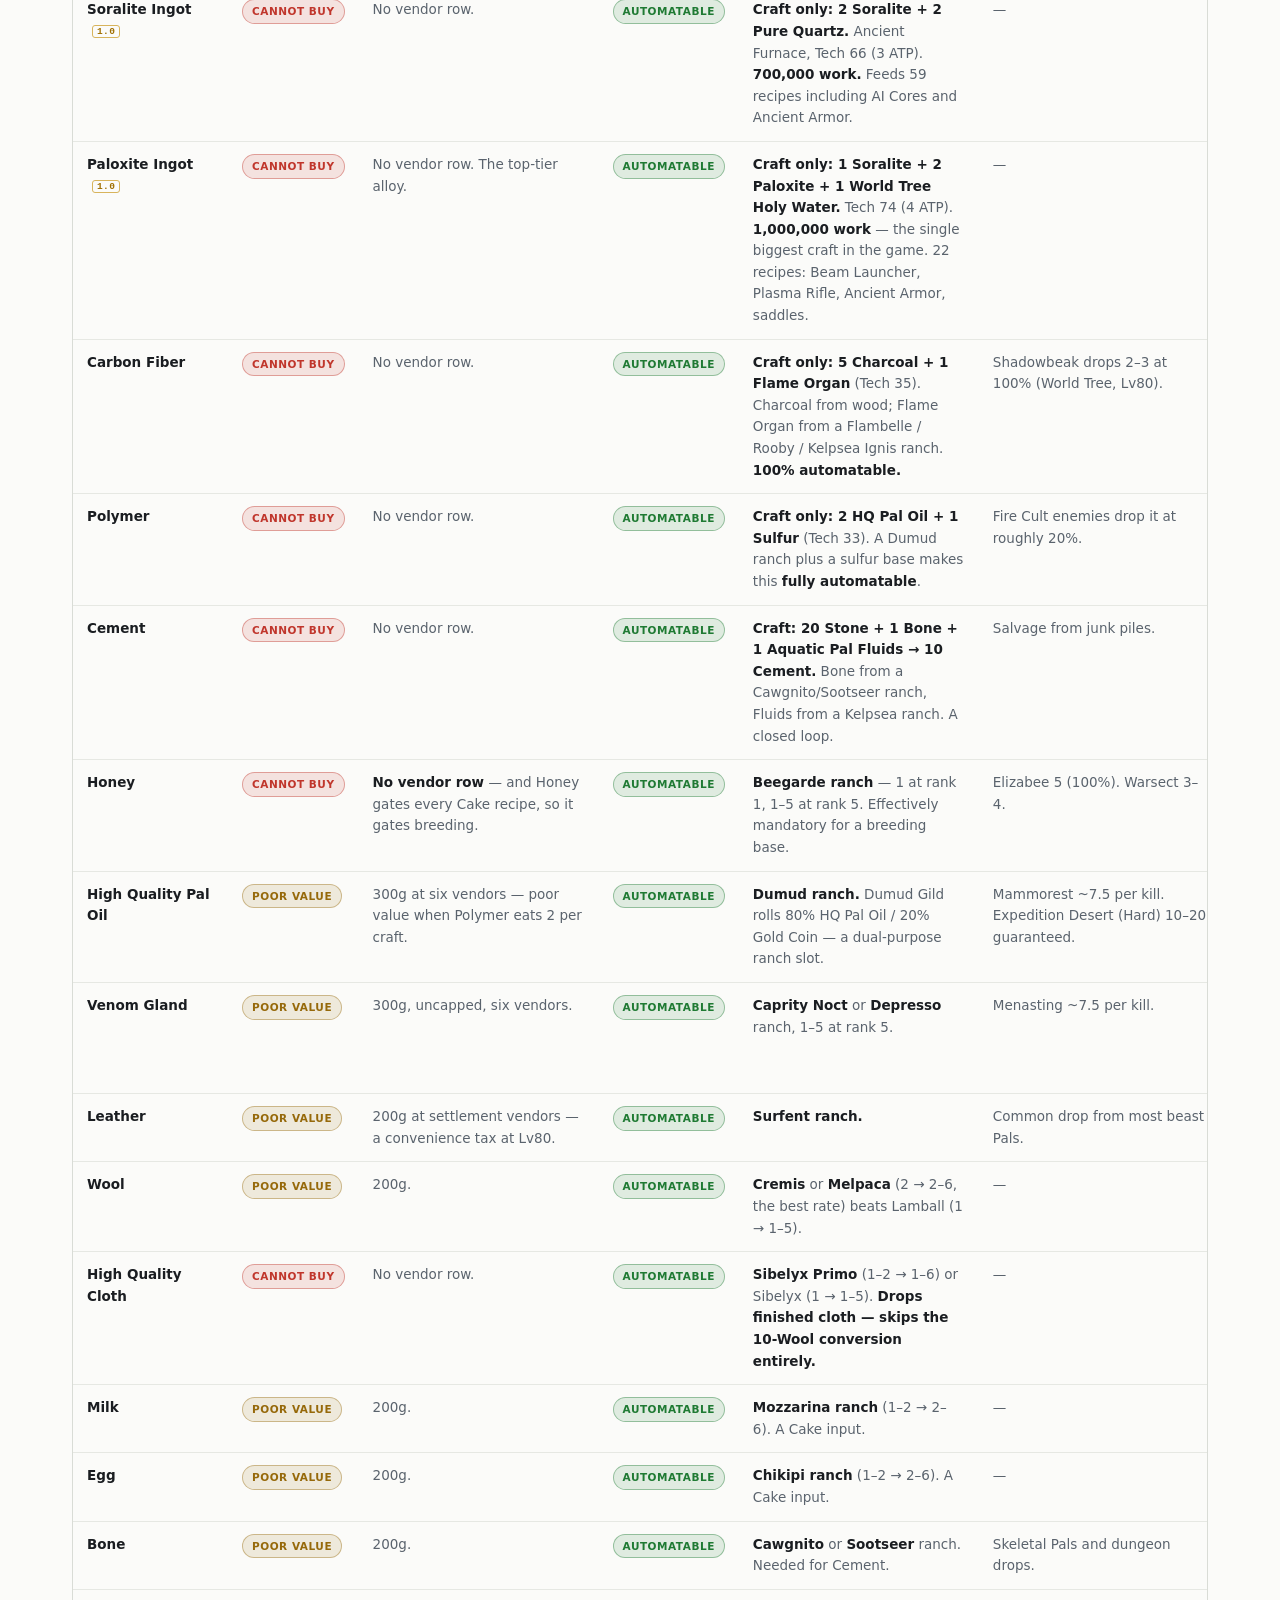
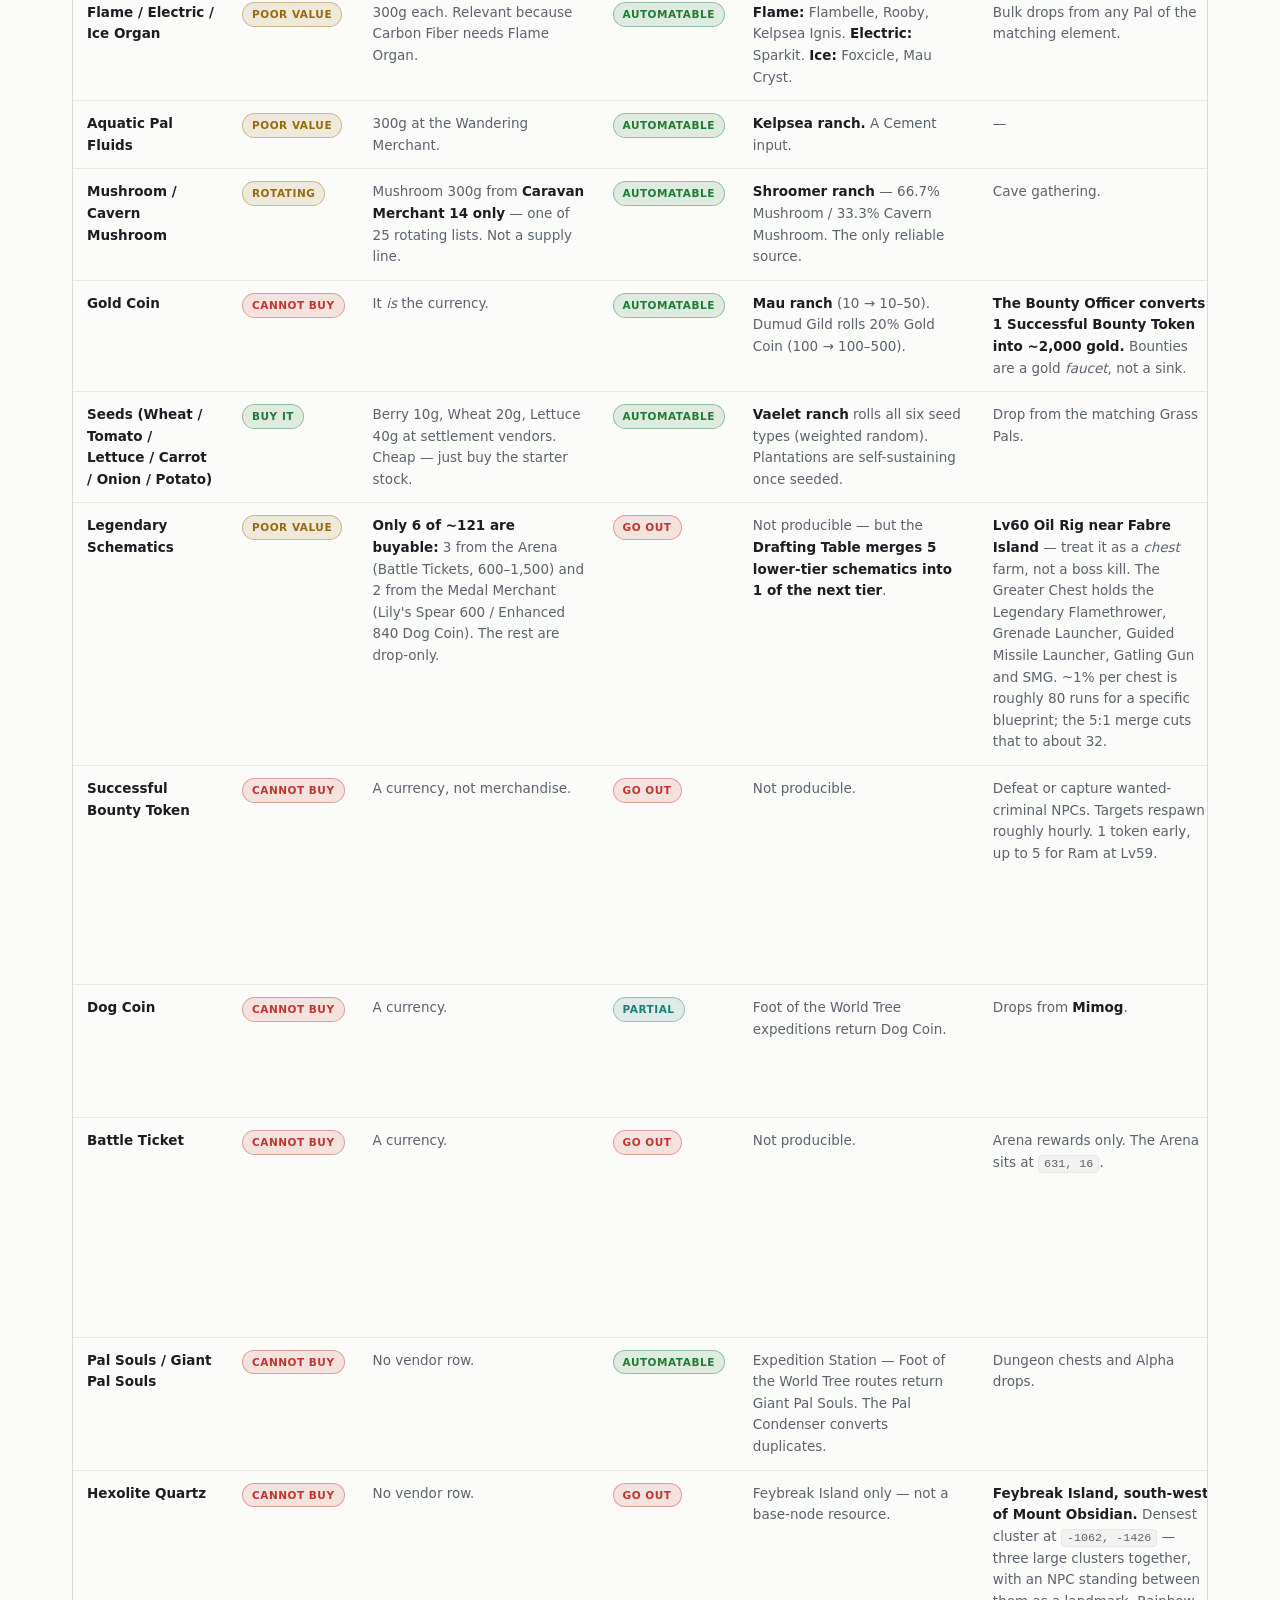
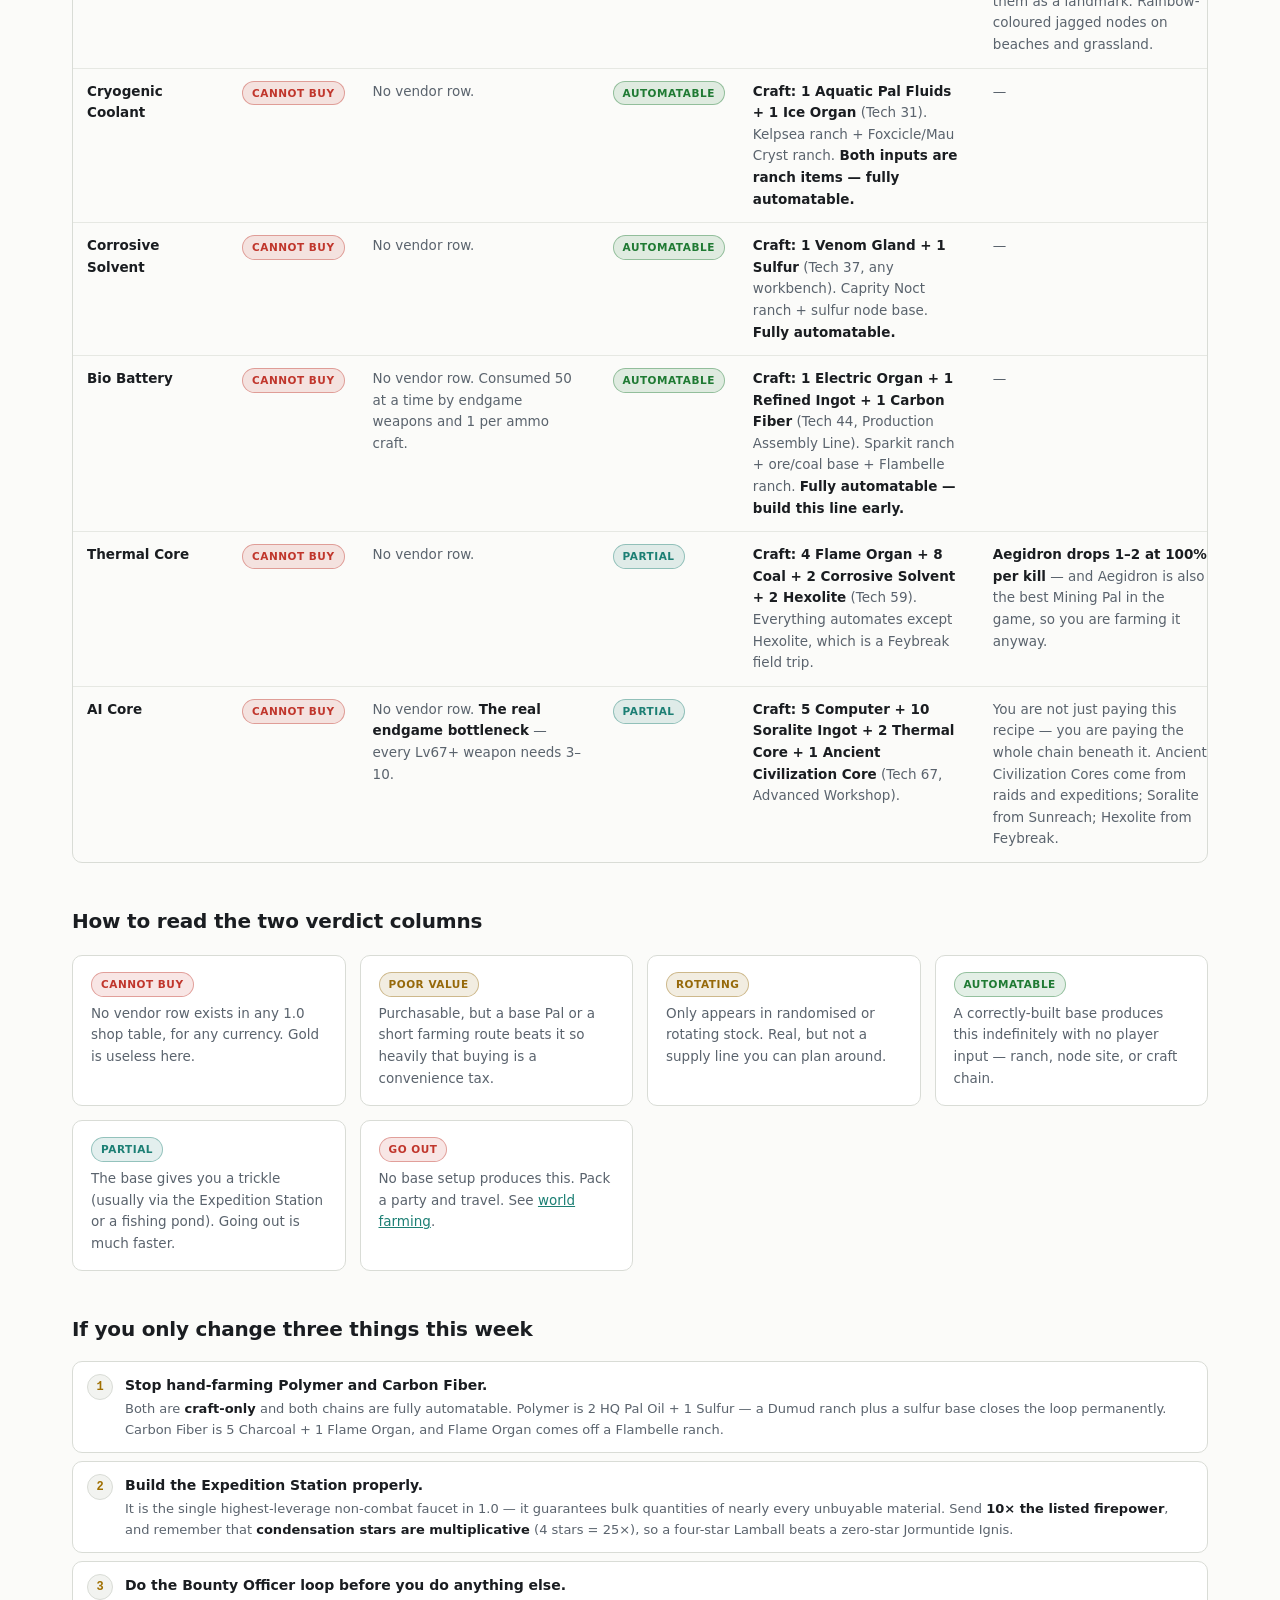
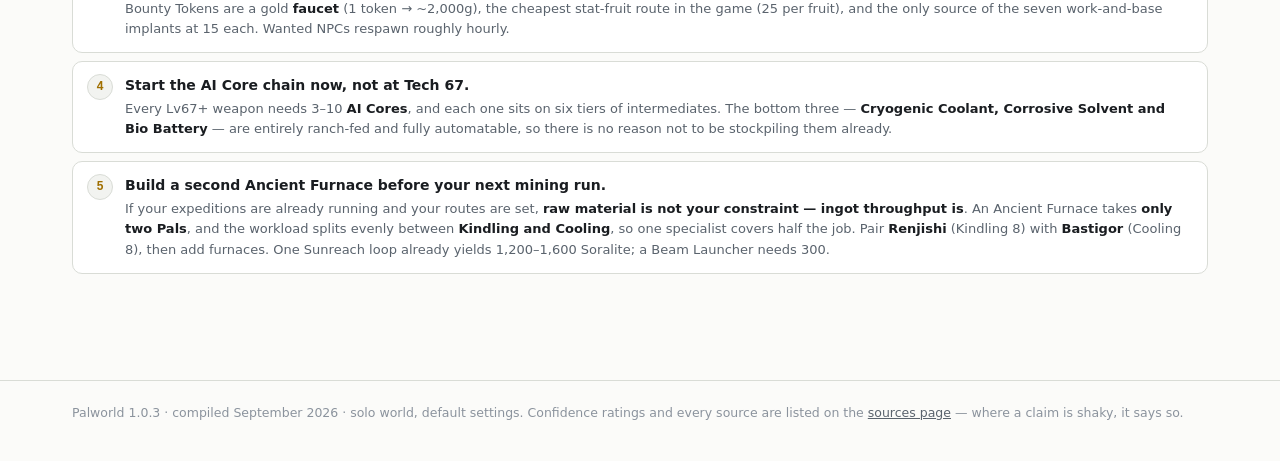
==== commit 34fdae8a: "Correct the bottleneck: furnace throughput, not material acquisition Reader running expeditions cont" ====
--- a/index.html
+++ b/index.html
@@ -115,7 +115,8 @@
     <li><span class="n">Stop hand-farming Polymer and Carbon Fiber.</span><span class="d">Both are <strong>craft-only</strong> and both chains are fully automatable. Polymer is 2 HQ Pal Oil + 1 Sulfur — a Dumud ranch plus a sulfur base closes the loop permanently. Carbon Fiber is 5 Charcoal + 1 Flame Organ, and Flame Organ comes off a Flambelle ranch.</span></li>
     <li><span class="n">Build the Expedition Station properly.</span><span class="d">It is the single highest-leverage non-combat faucet in 1.0 — it guarantees bulk quantities of nearly every unbuyable material. Send <strong>10&times; the listed firepower</strong>, and remember that <strong>condensation stars are multiplicative</strong> (4 stars = 25&times;), so a four-star Lamball beats a zero-star Jormuntide Ignis.</span></li>
     <li><span class="n">Do the Bounty Officer loop before you do anything else.</span><span class="d">Bounty Tokens are a gold <strong>faucet</strong> (1 token &rarr; ~2,000g), the cheapest stat-fruit route in the game (25 per fruit), and the only source of the seven work-and-base implants at 15 each. Wanted NPCs respawn roughly hourly.</span></li>
-    <li><span class="n">Start the AI Core chain now, not at Tech 67.</span><span class="d">Every Lv67+ weapon needs 3–10 <strong>AI Cores</strong>, and each one sits on six tiers of intermediates. The bottom three — <strong>Cryogenic Coolant, Corrosive Solvent and Bio Battery</strong> — are entirely ranch-fed and fully automatable, so there is no reason not to be stockpiling them already. See <a href="endgame-demand.html">the worked example</a>: one Beam Launcher unpacks to ~20 Ancient Civilization Cores, 300 Soralite, 200 Paloxite and 40 Hexolite.</span></li>
+    <li><span class="n">Start the AI Core chain now, not at Tech 67.</span><span class="d">Every Lv67+ weapon needs 3–10 <strong>AI Cores</strong>, and each one sits on six tiers of intermediates. The bottom three — <strong>Cryogenic Coolant, Corrosive Solvent and Bio Battery</strong> — are entirely ranch-fed and fully automatable, so there is no reason not to be stockpiling them already.</span></li>
+    <li><span class="n">Build a second Ancient Furnace before your next mining run.</span><span class="d">If your expeditions are already running and your routes are set, <strong>raw material is not your constraint — ingot throughput is</strong>. An Ancient Furnace takes <strong>only two Pals</strong>, and the workload splits evenly between <strong>Kindling and Cooling</strong>, so one specialist covers half the job. Pair <strong>Renjishi</strong> (Kindling 8) with <strong>Bastigor</strong> (Cooling 8), then add furnaces. One Sunreach loop already yields 1,200–1,600 Soralite; a Beam Launcher needs 300.</span></li>
   </ol>
 
 </div>
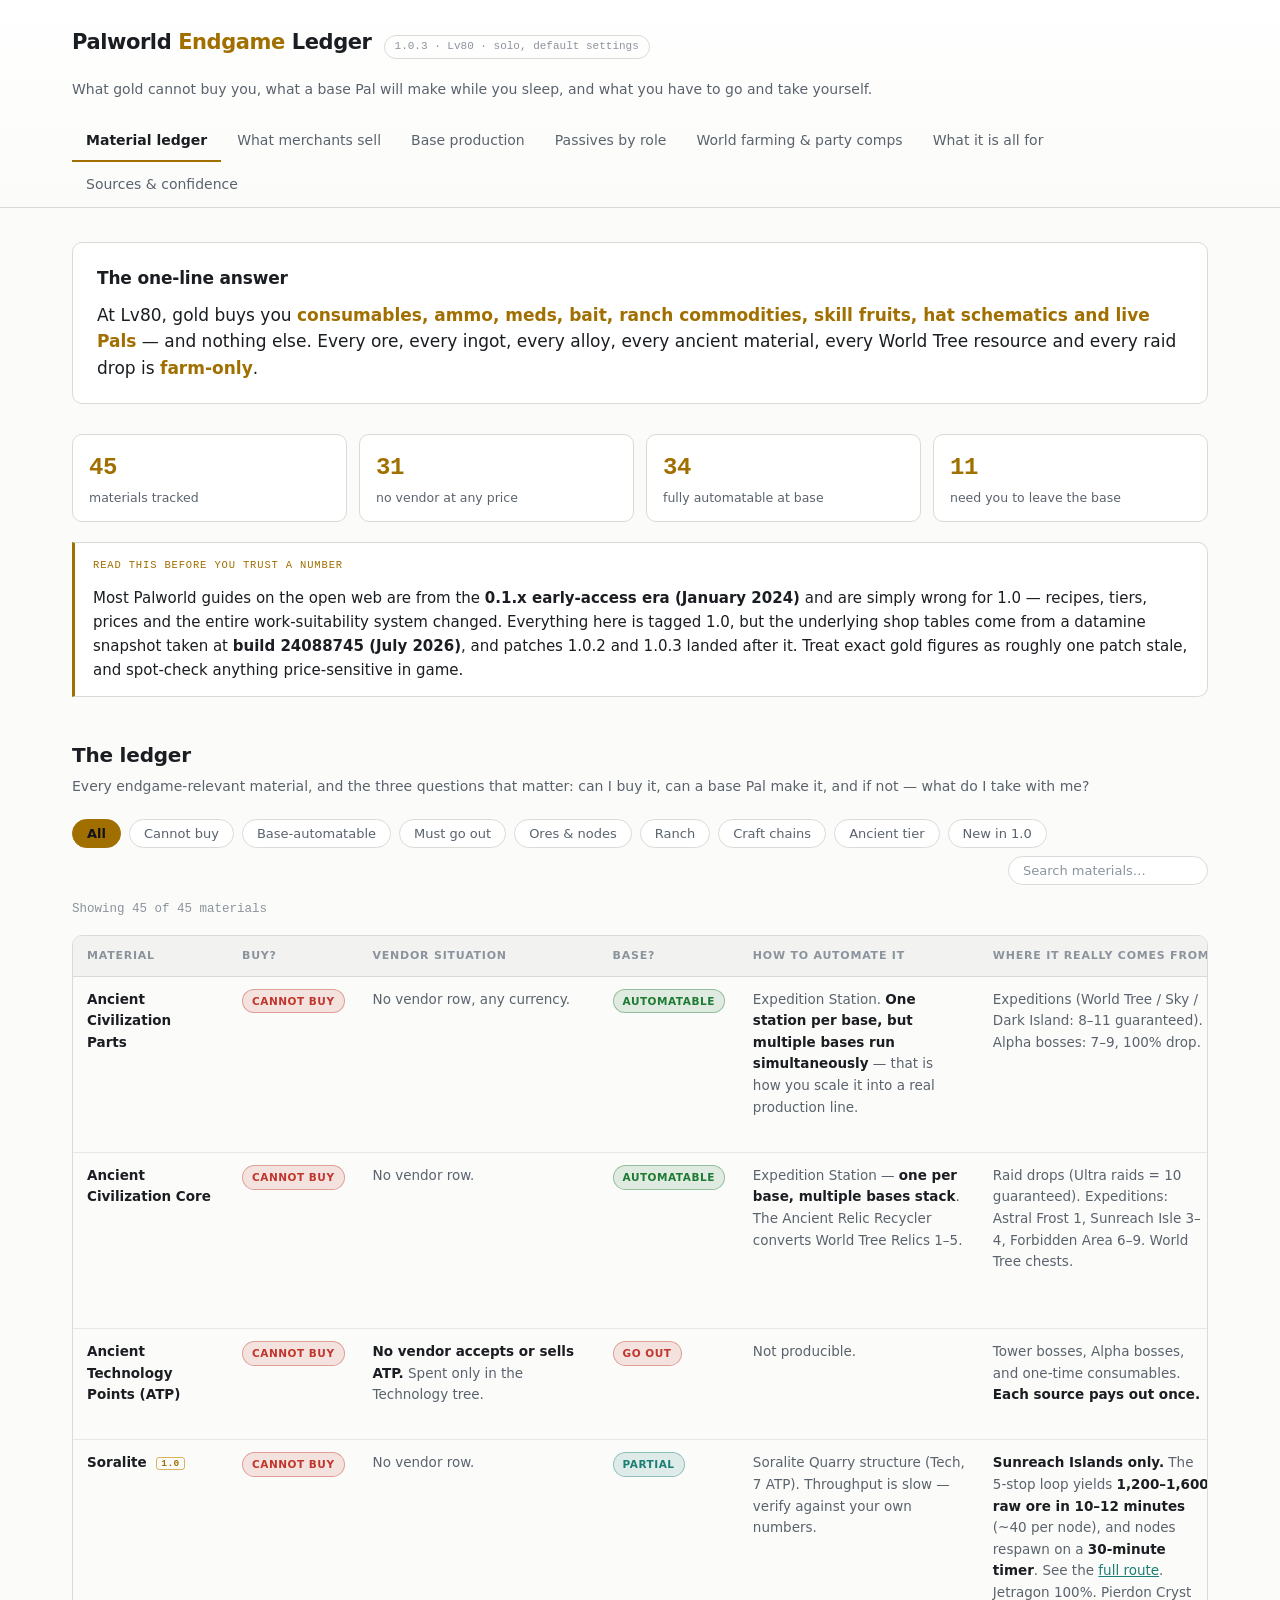
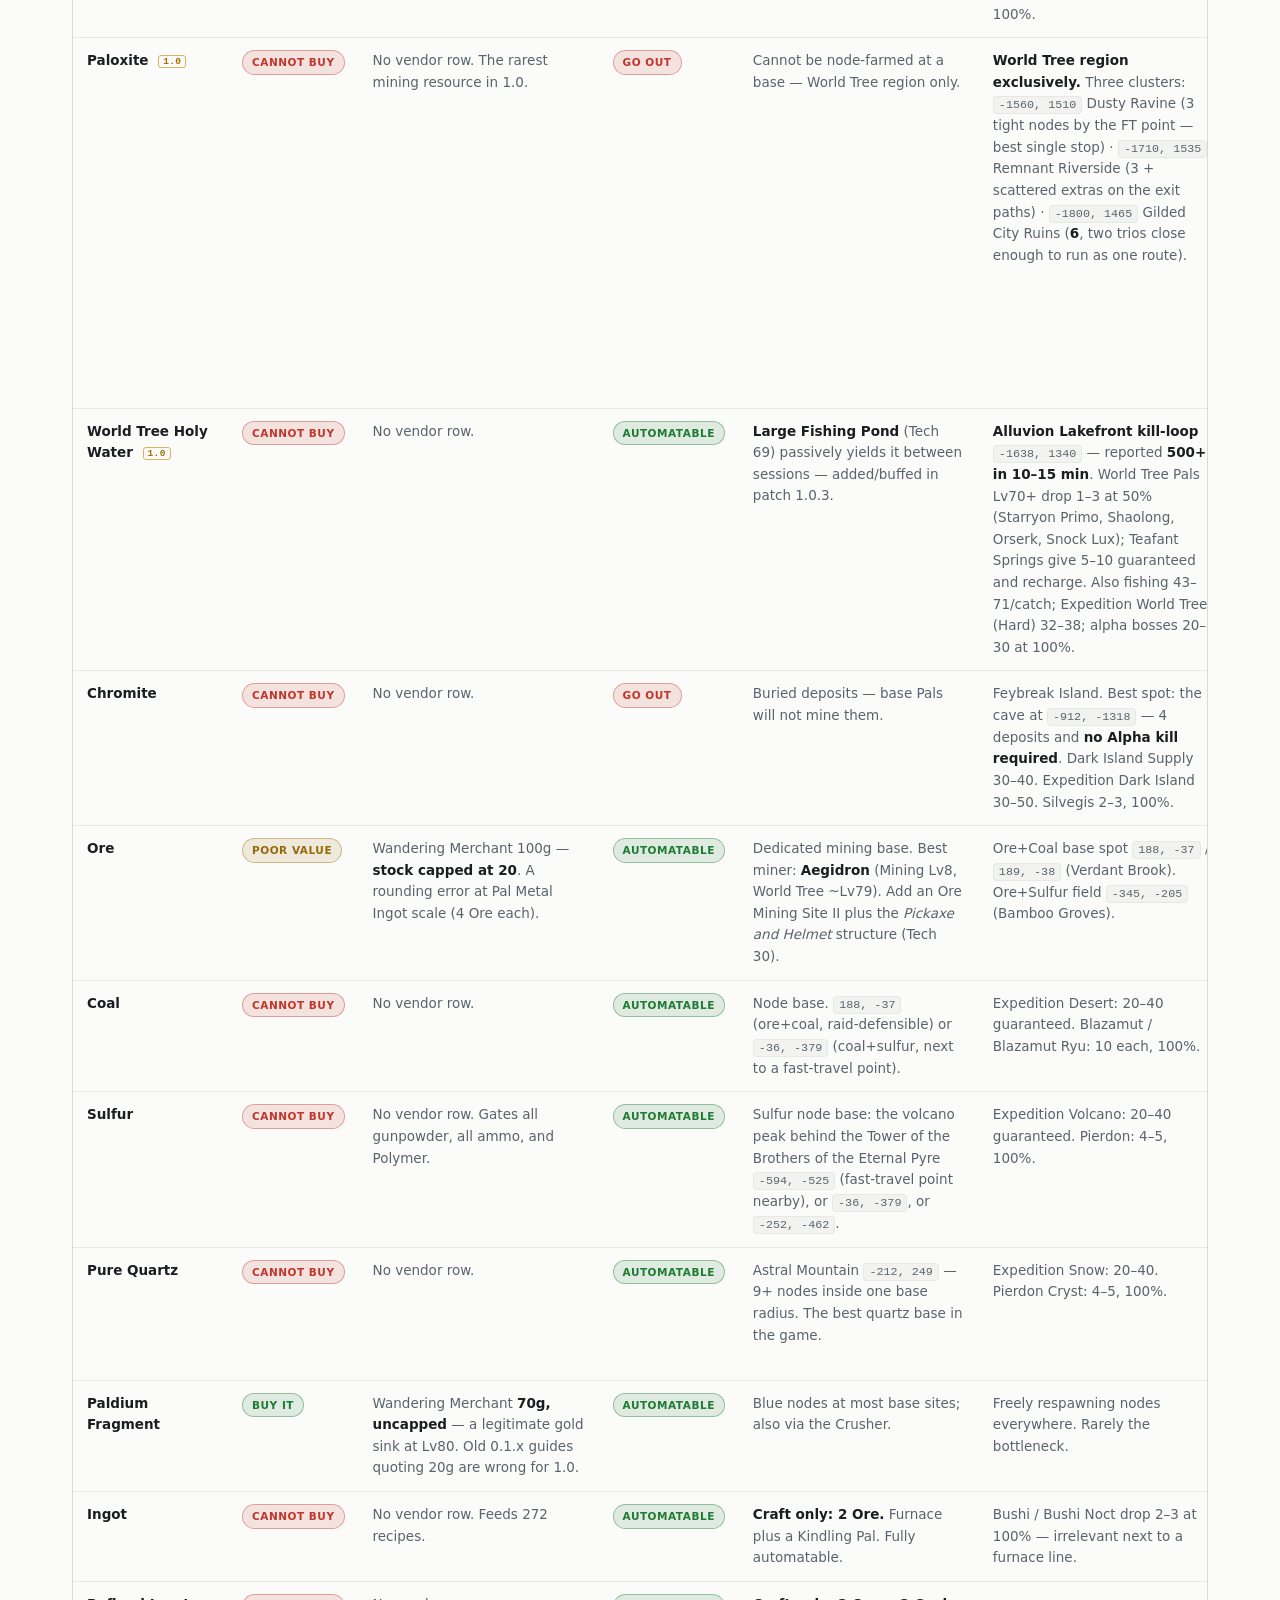
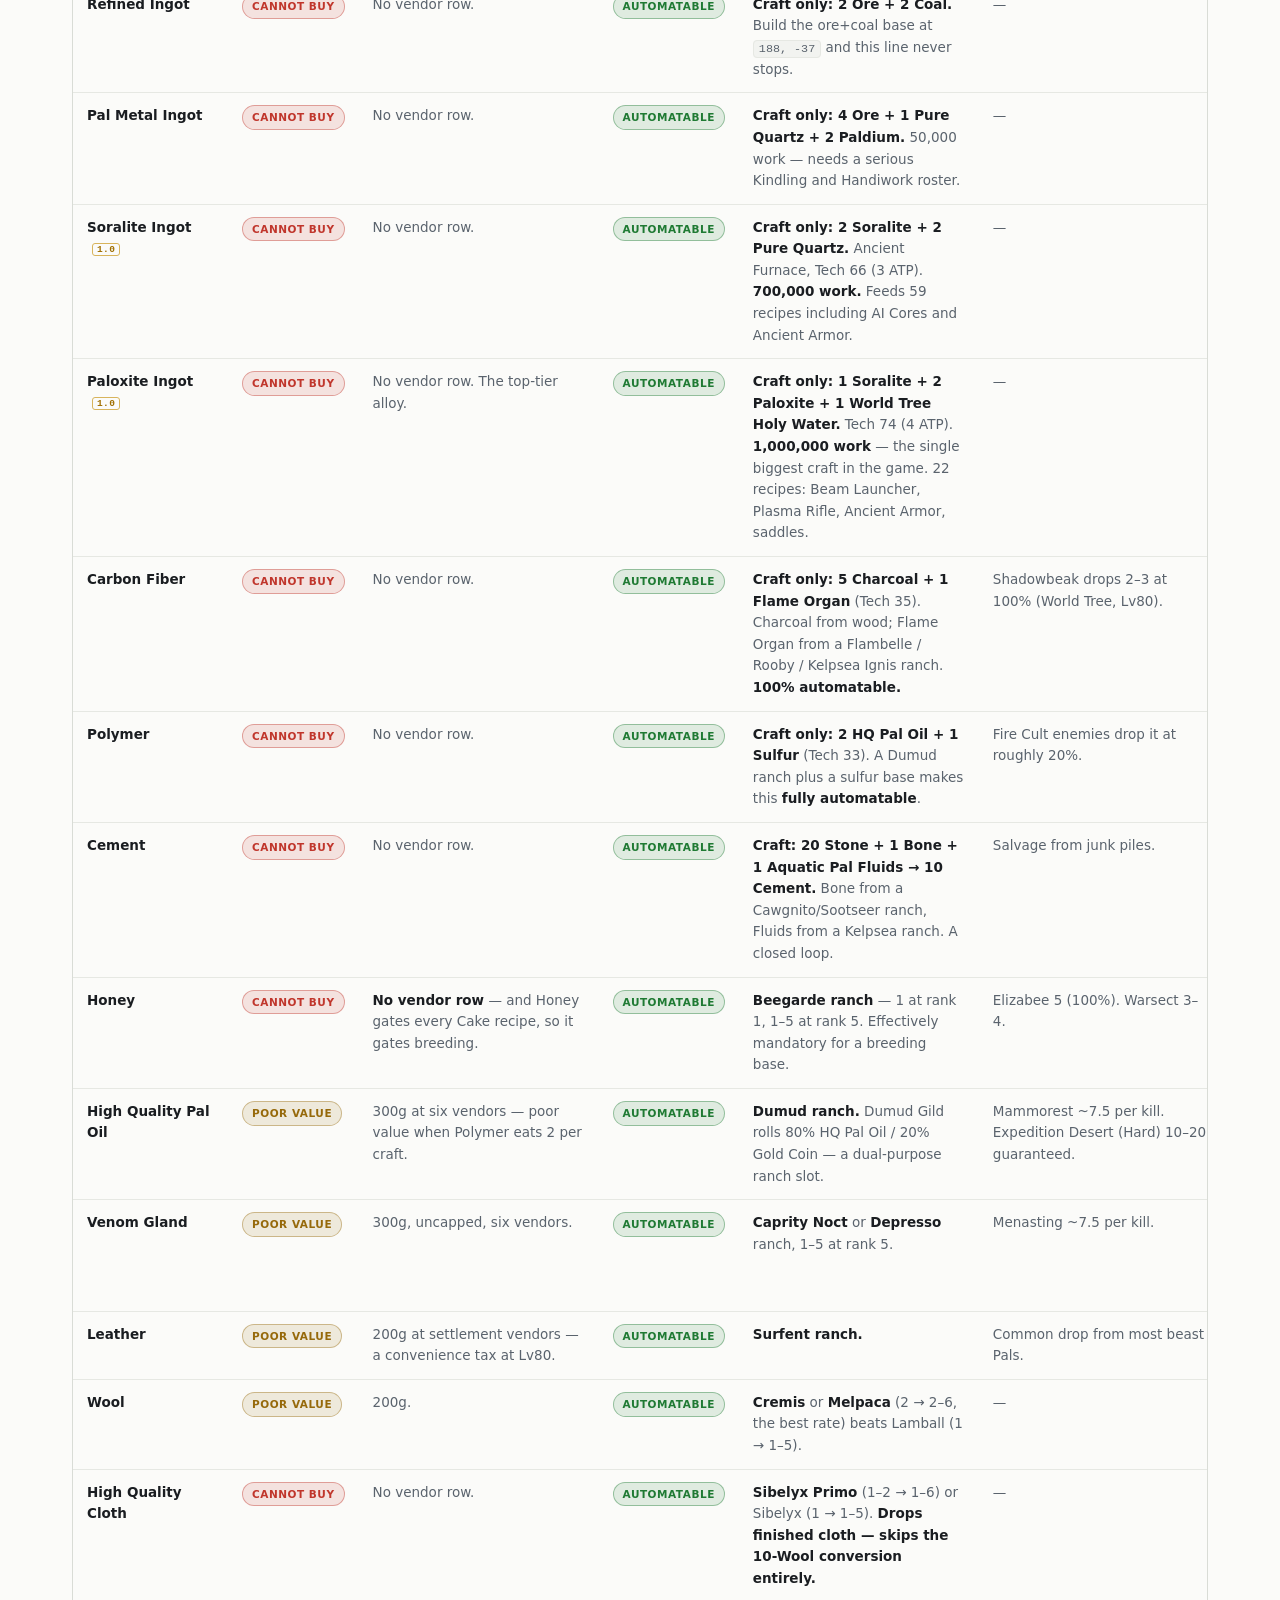
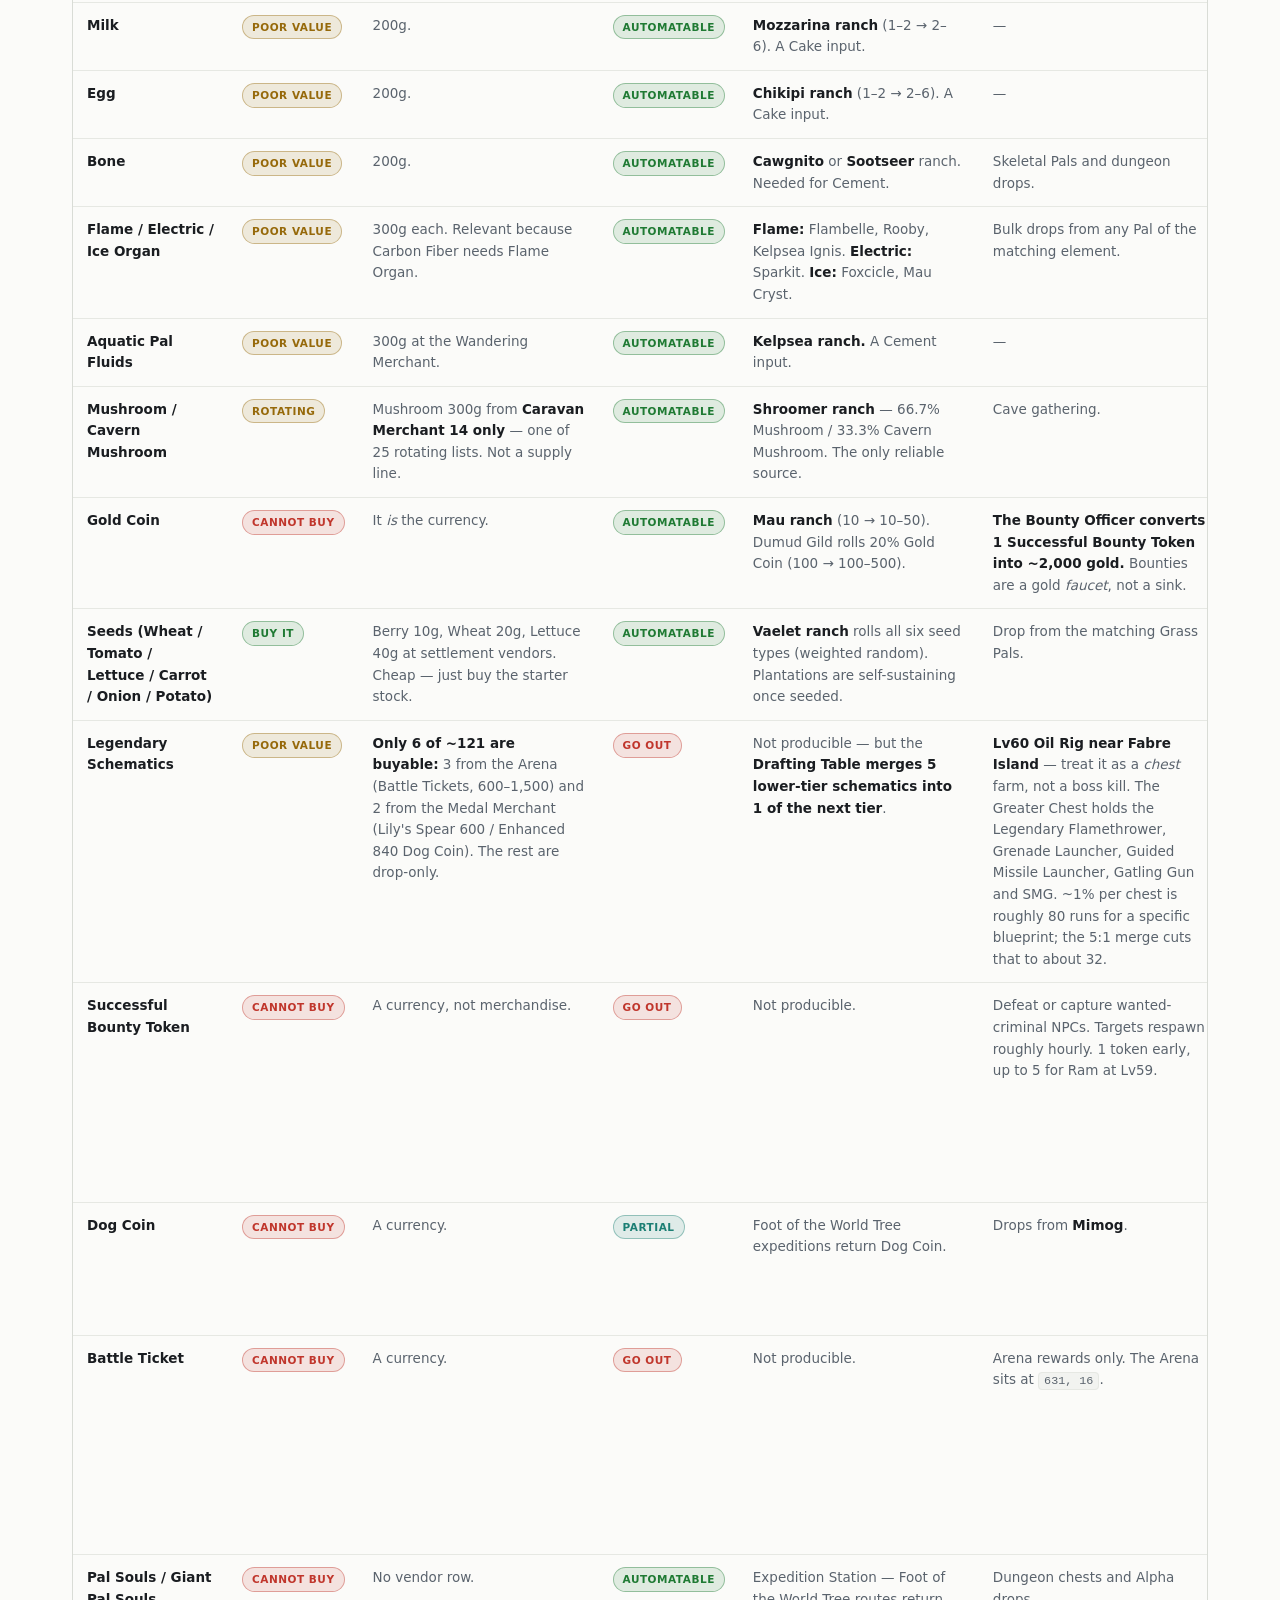
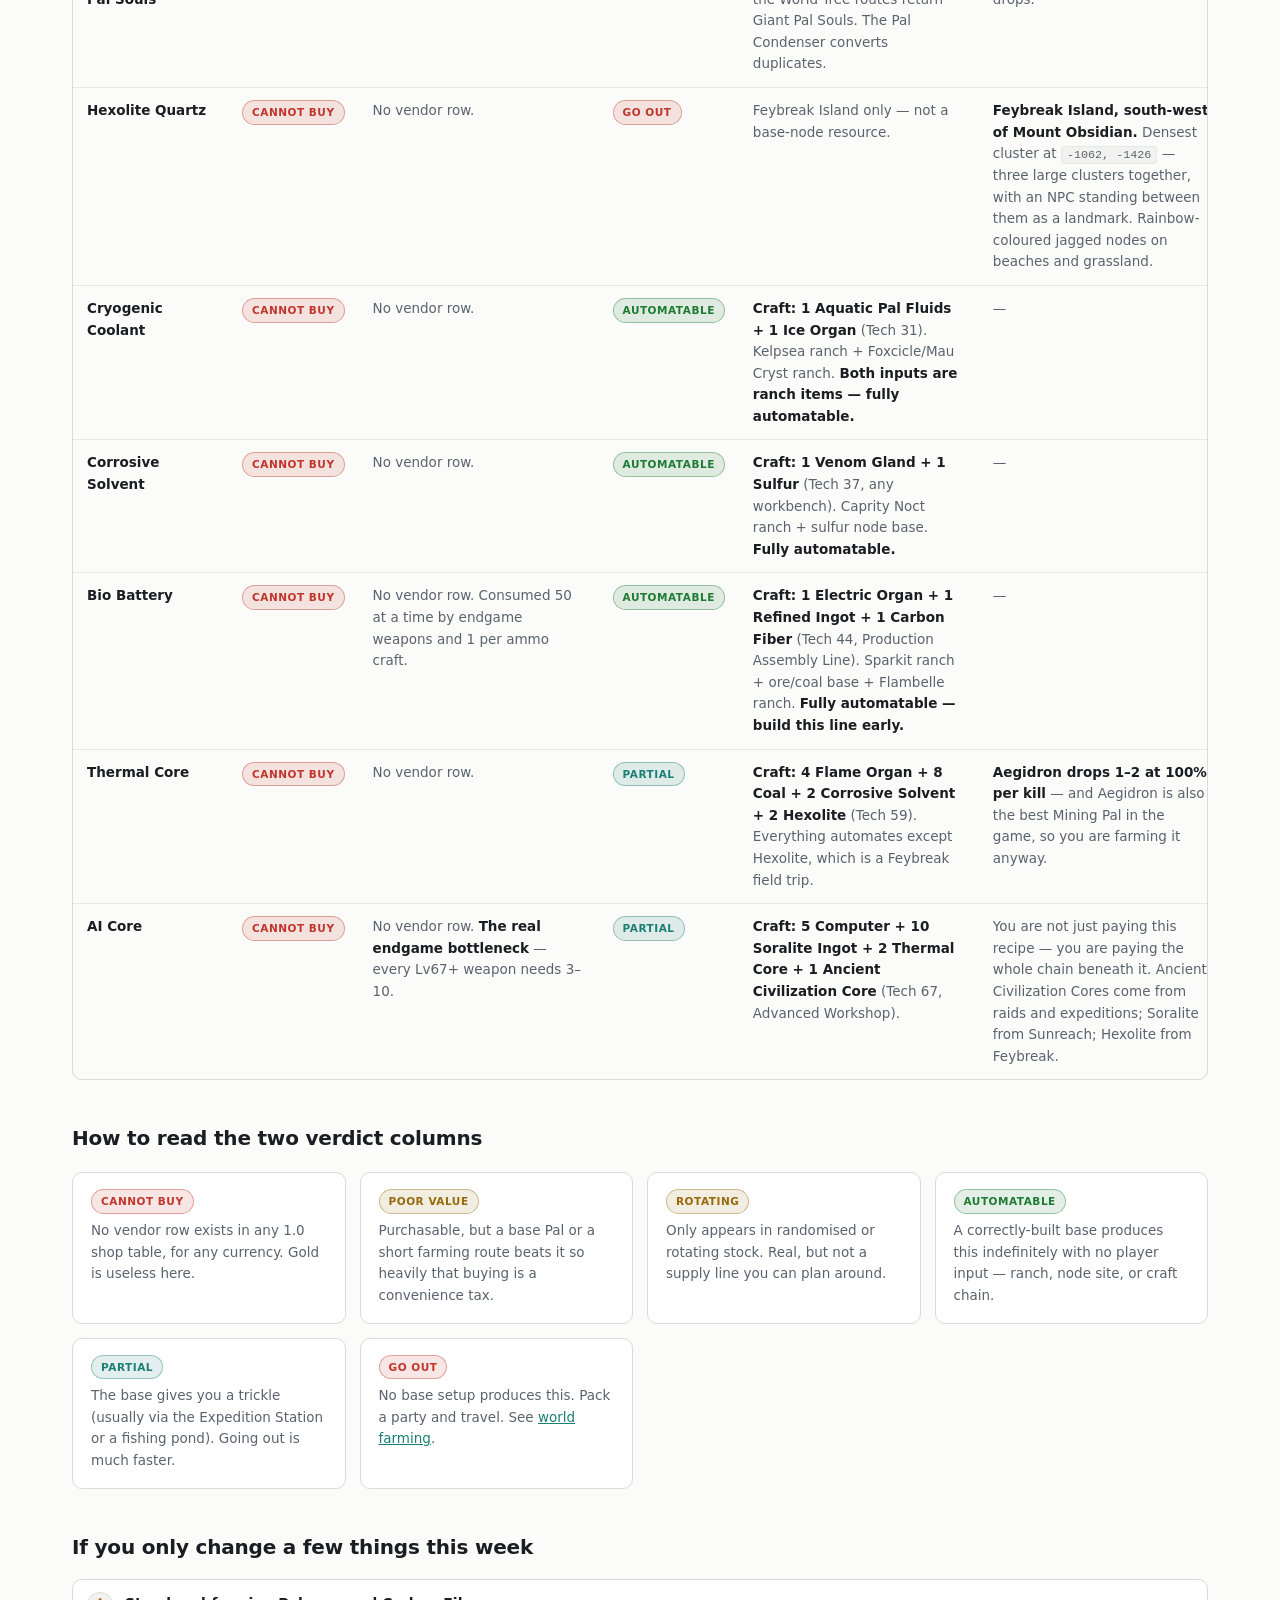
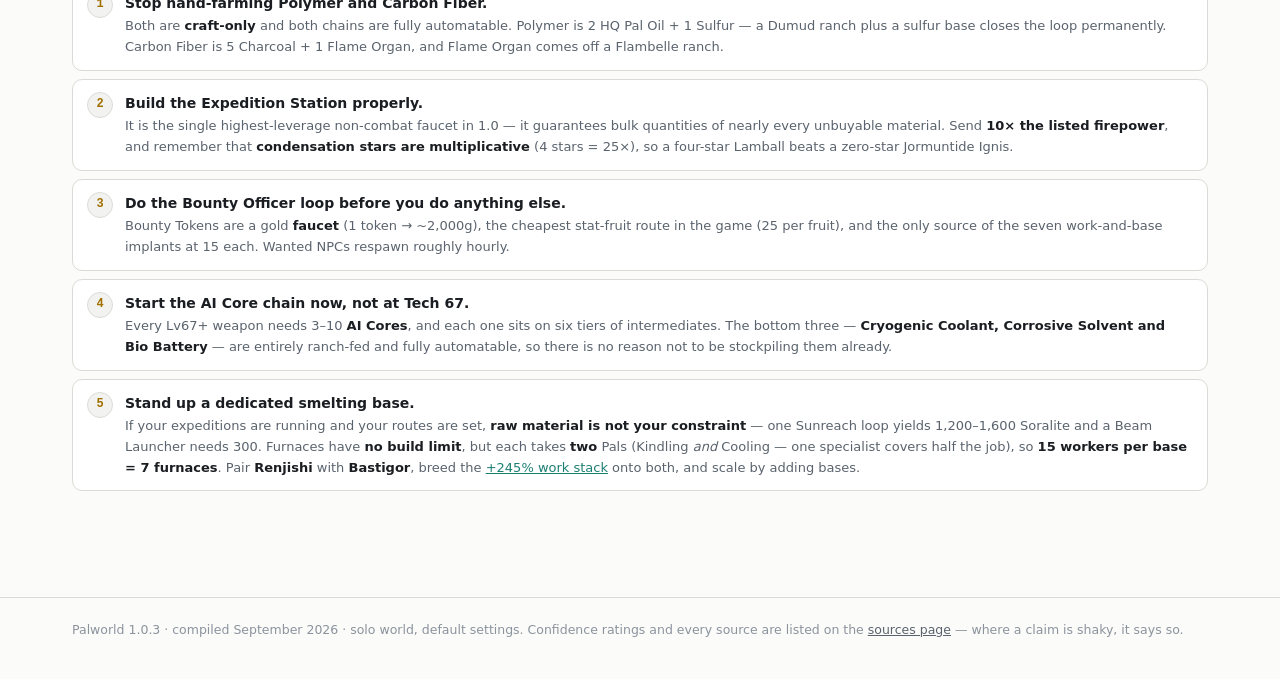
==== commit 69d2b89c: "Add passives page; correct the furnace ceiling to base worker slots Three player corrections from li" ====
--- a/index.html
+++ b/index.html
@@ -20,6 +20,7 @@
       <a href="index.html" class="on">Material ledger</a>
       <a href="merchants.html">What merchants sell</a>
       <a href="base-production.html">Base production</a>
+      <a href="passives.html">Passives by role</a>
       <a href="world-farming.html">World farming &amp; party comps</a>
       <a href="endgame-demand.html">What it is all for</a>
       <a href="sources.html">Sources &amp; confidence</a>
@@ -110,13 +111,13 @@
     </div>
   </div>
 
-  <h2>If you only change three things this week</h2>
+  <h2>If you only change a few things this week</h2>
   <ol class="slots">
     <li><span class="n">Stop hand-farming Polymer and Carbon Fiber.</span><span class="d">Both are <strong>craft-only</strong> and both chains are fully automatable. Polymer is 2 HQ Pal Oil + 1 Sulfur — a Dumud ranch plus a sulfur base closes the loop permanently. Carbon Fiber is 5 Charcoal + 1 Flame Organ, and Flame Organ comes off a Flambelle ranch.</span></li>
     <li><span class="n">Build the Expedition Station properly.</span><span class="d">It is the single highest-leverage non-combat faucet in 1.0 — it guarantees bulk quantities of nearly every unbuyable material. Send <strong>10&times; the listed firepower</strong>, and remember that <strong>condensation stars are multiplicative</strong> (4 stars = 25&times;), so a four-star Lamball beats a zero-star Jormuntide Ignis.</span></li>
     <li><span class="n">Do the Bounty Officer loop before you do anything else.</span><span class="d">Bounty Tokens are a gold <strong>faucet</strong> (1 token &rarr; ~2,000g), the cheapest stat-fruit route in the game (25 per fruit), and the only source of the seven work-and-base implants at 15 each. Wanted NPCs respawn roughly hourly.</span></li>
     <li><span class="n">Start the AI Core chain now, not at Tech 67.</span><span class="d">Every Lv67+ weapon needs 3–10 <strong>AI Cores</strong>, and each one sits on six tiers of intermediates. The bottom three — <strong>Cryogenic Coolant, Corrosive Solvent and Bio Battery</strong> — are entirely ranch-fed and fully automatable, so there is no reason not to be stockpiling them already.</span></li>
-    <li><span class="n">Build a second Ancient Furnace before your next mining run.</span><span class="d">If your expeditions are already running and your routes are set, <strong>raw material is not your constraint — ingot throughput is</strong>. An Ancient Furnace takes <strong>only two Pals</strong>, and the workload splits evenly between <strong>Kindling and Cooling</strong>, so one specialist covers half the job. Pair <strong>Renjishi</strong> (Kindling 8) with <strong>Bastigor</strong> (Cooling 8), then add furnaces. One Sunreach loop already yields 1,200–1,600 Soralite; a Beam Launcher needs 300.</span></li>
+    <li><span class="n">Stand up a dedicated smelting base.</span><span class="d">If your expeditions are running and your routes are set, <strong>raw material is not your constraint</strong> — one Sunreach loop yields 1,200–1,600 Soralite and a Beam Launcher needs 300. Furnaces have <strong>no build limit</strong>, but each takes <strong>two</strong> Pals (Kindling <em>and</em> Cooling — one specialist covers half the job), so <strong>15 workers per base = 7 furnaces</strong>. Pair <strong>Renjishi</strong> with <strong>Bastigor</strong>, breed the <a href="passives.html">+245% work stack</a> onto both, and scale by adding bases.</span></li>
   </ol>
 
 </div>
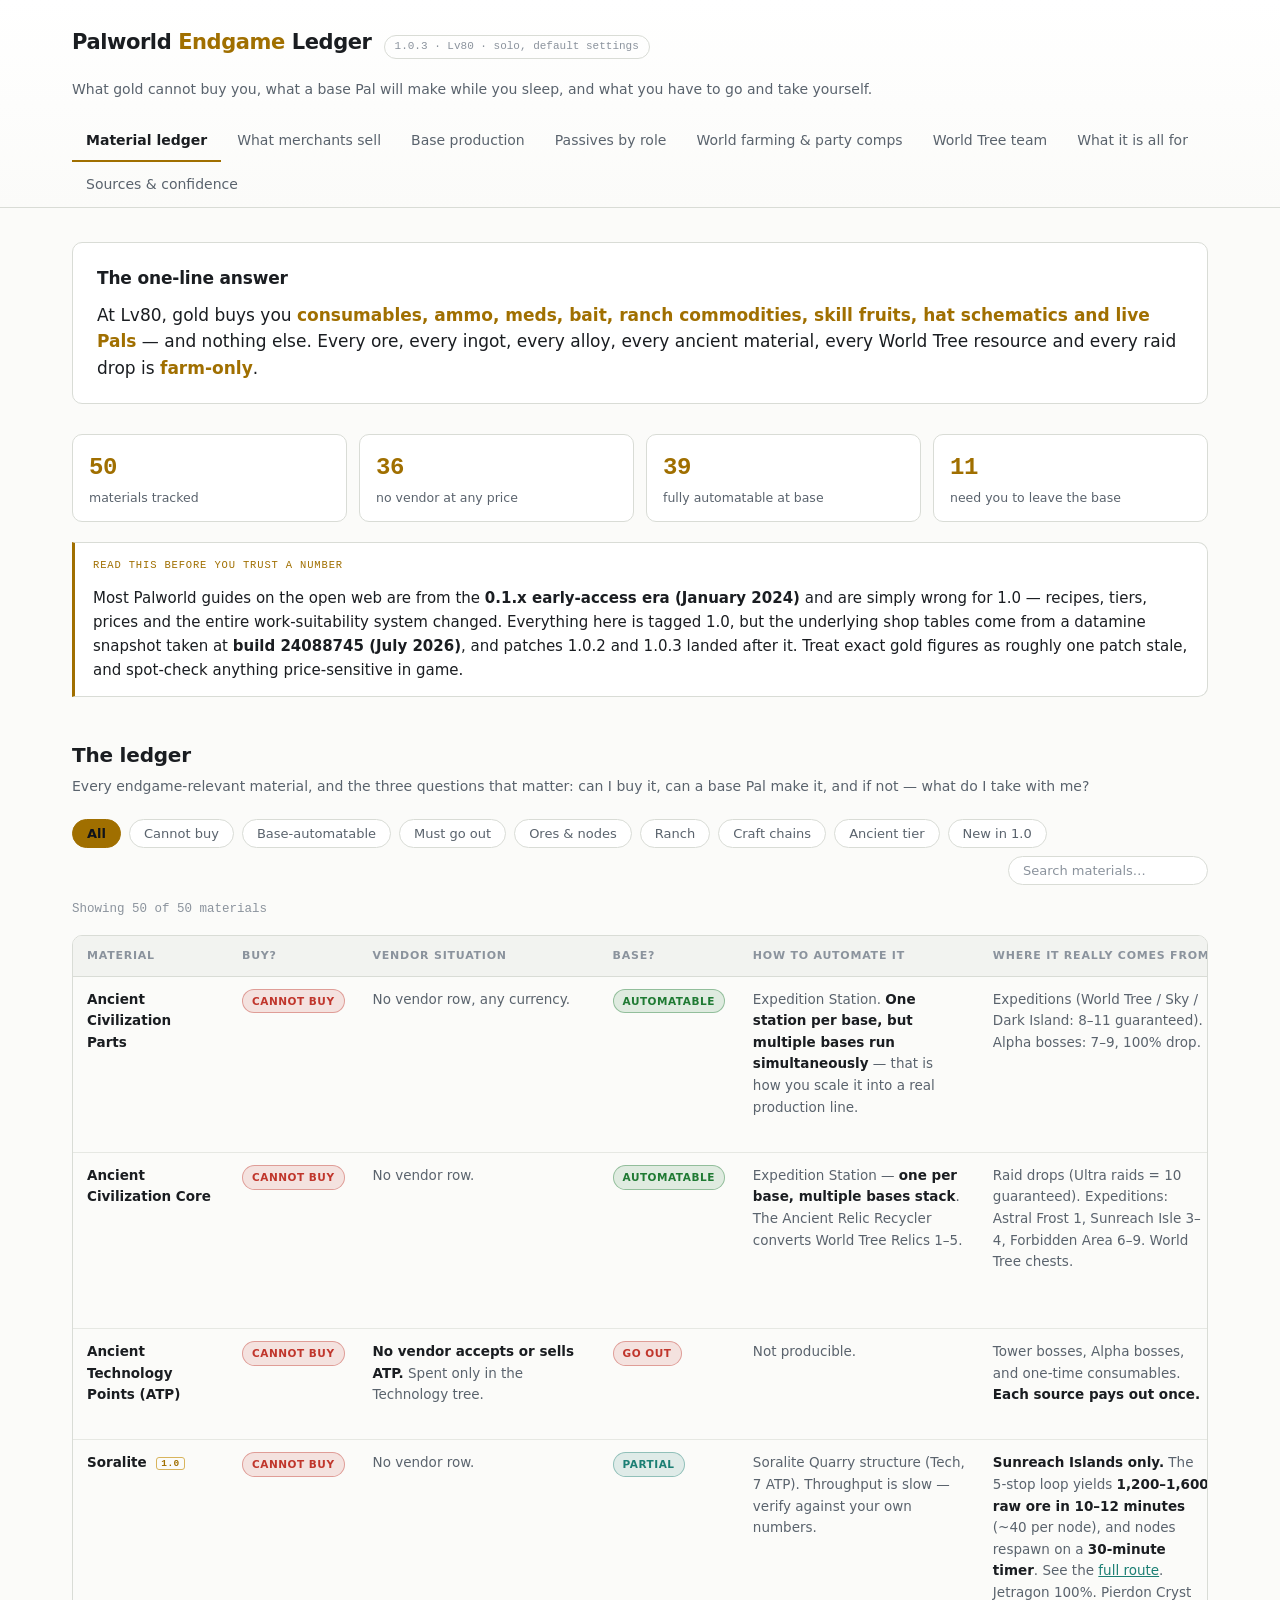
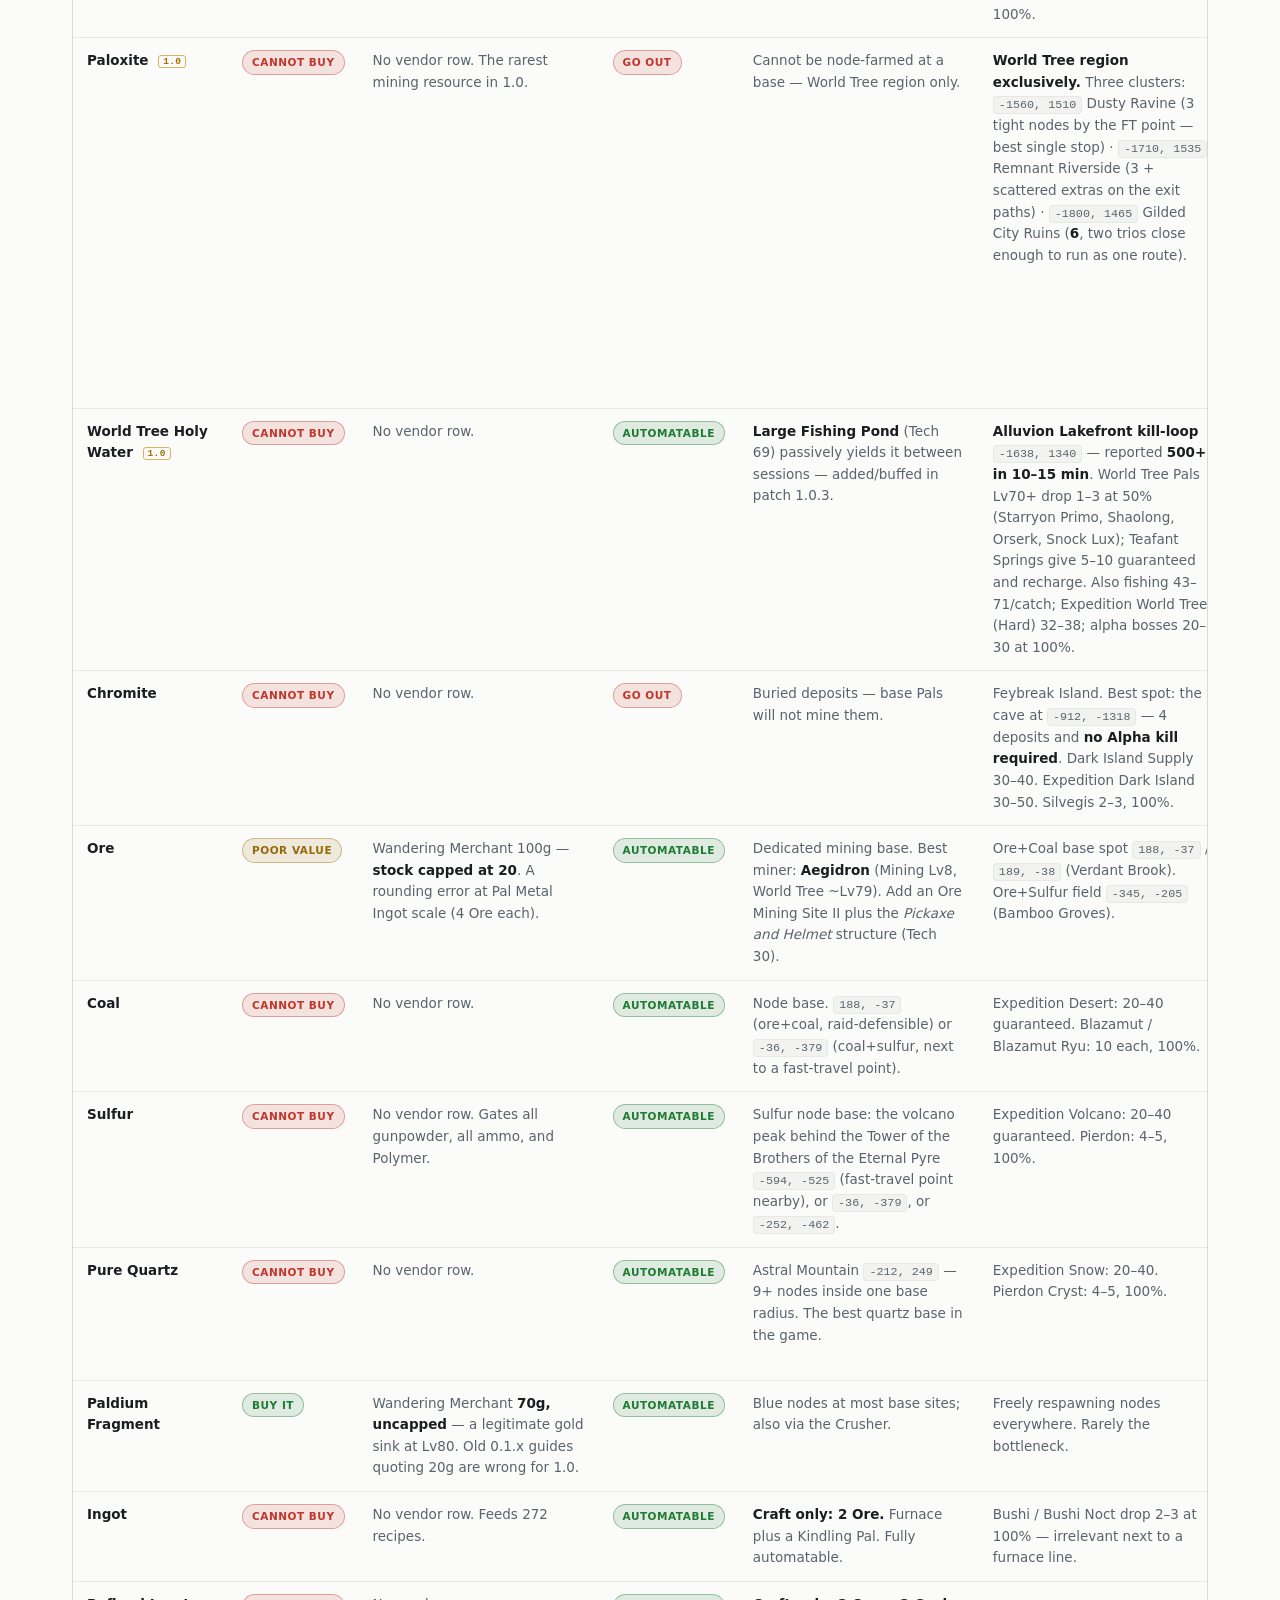
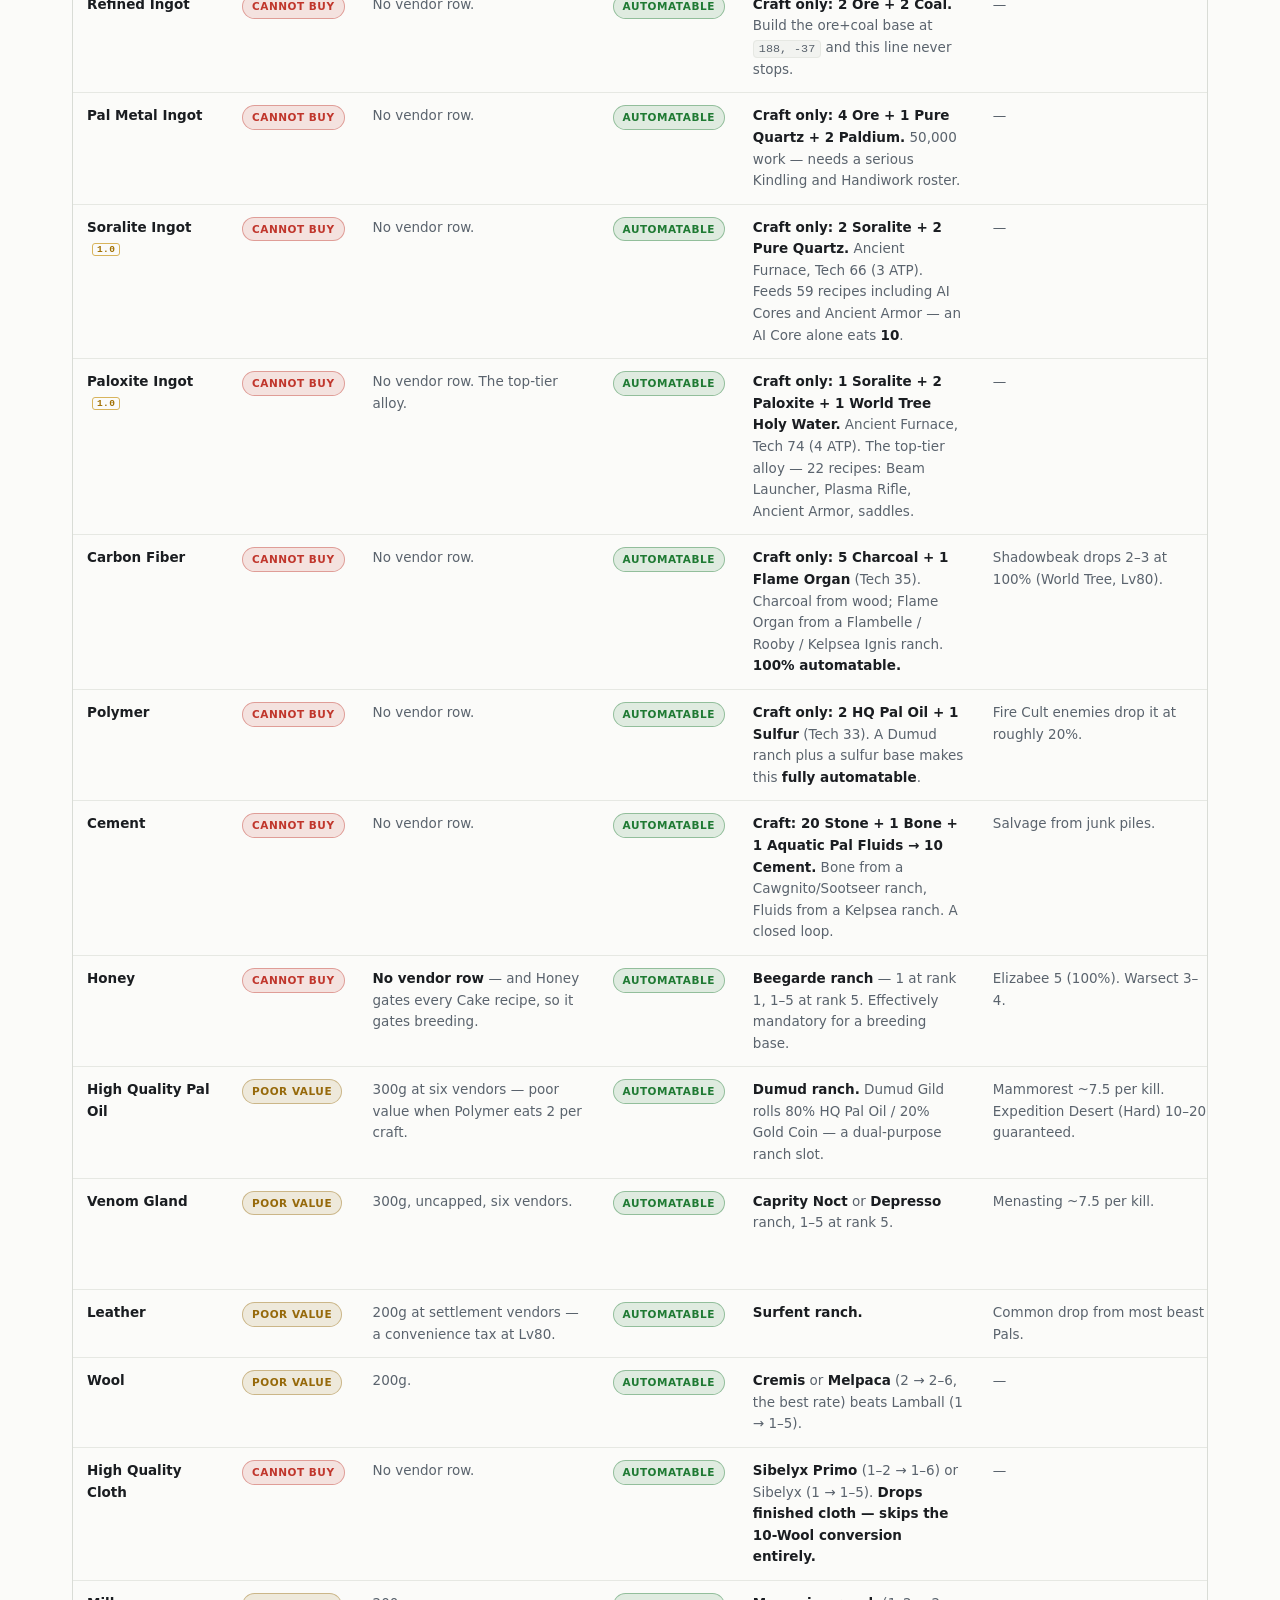
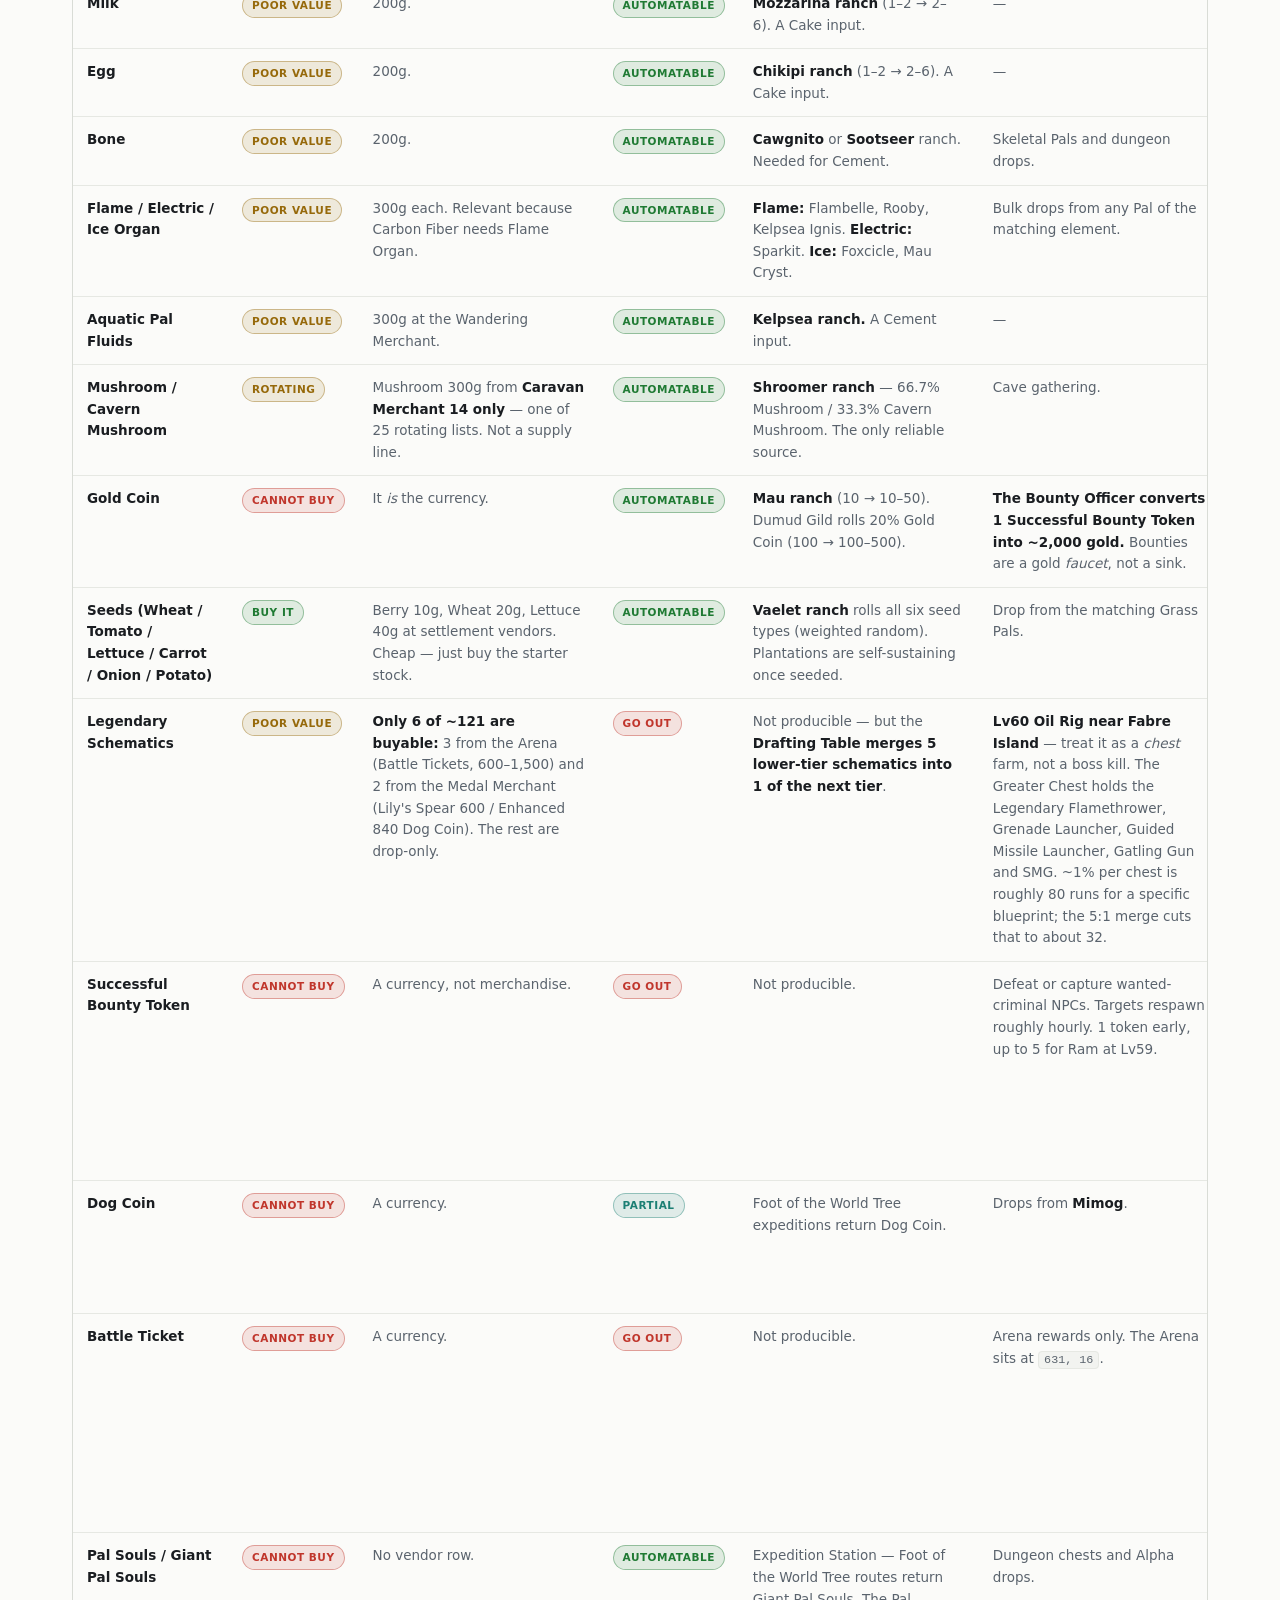
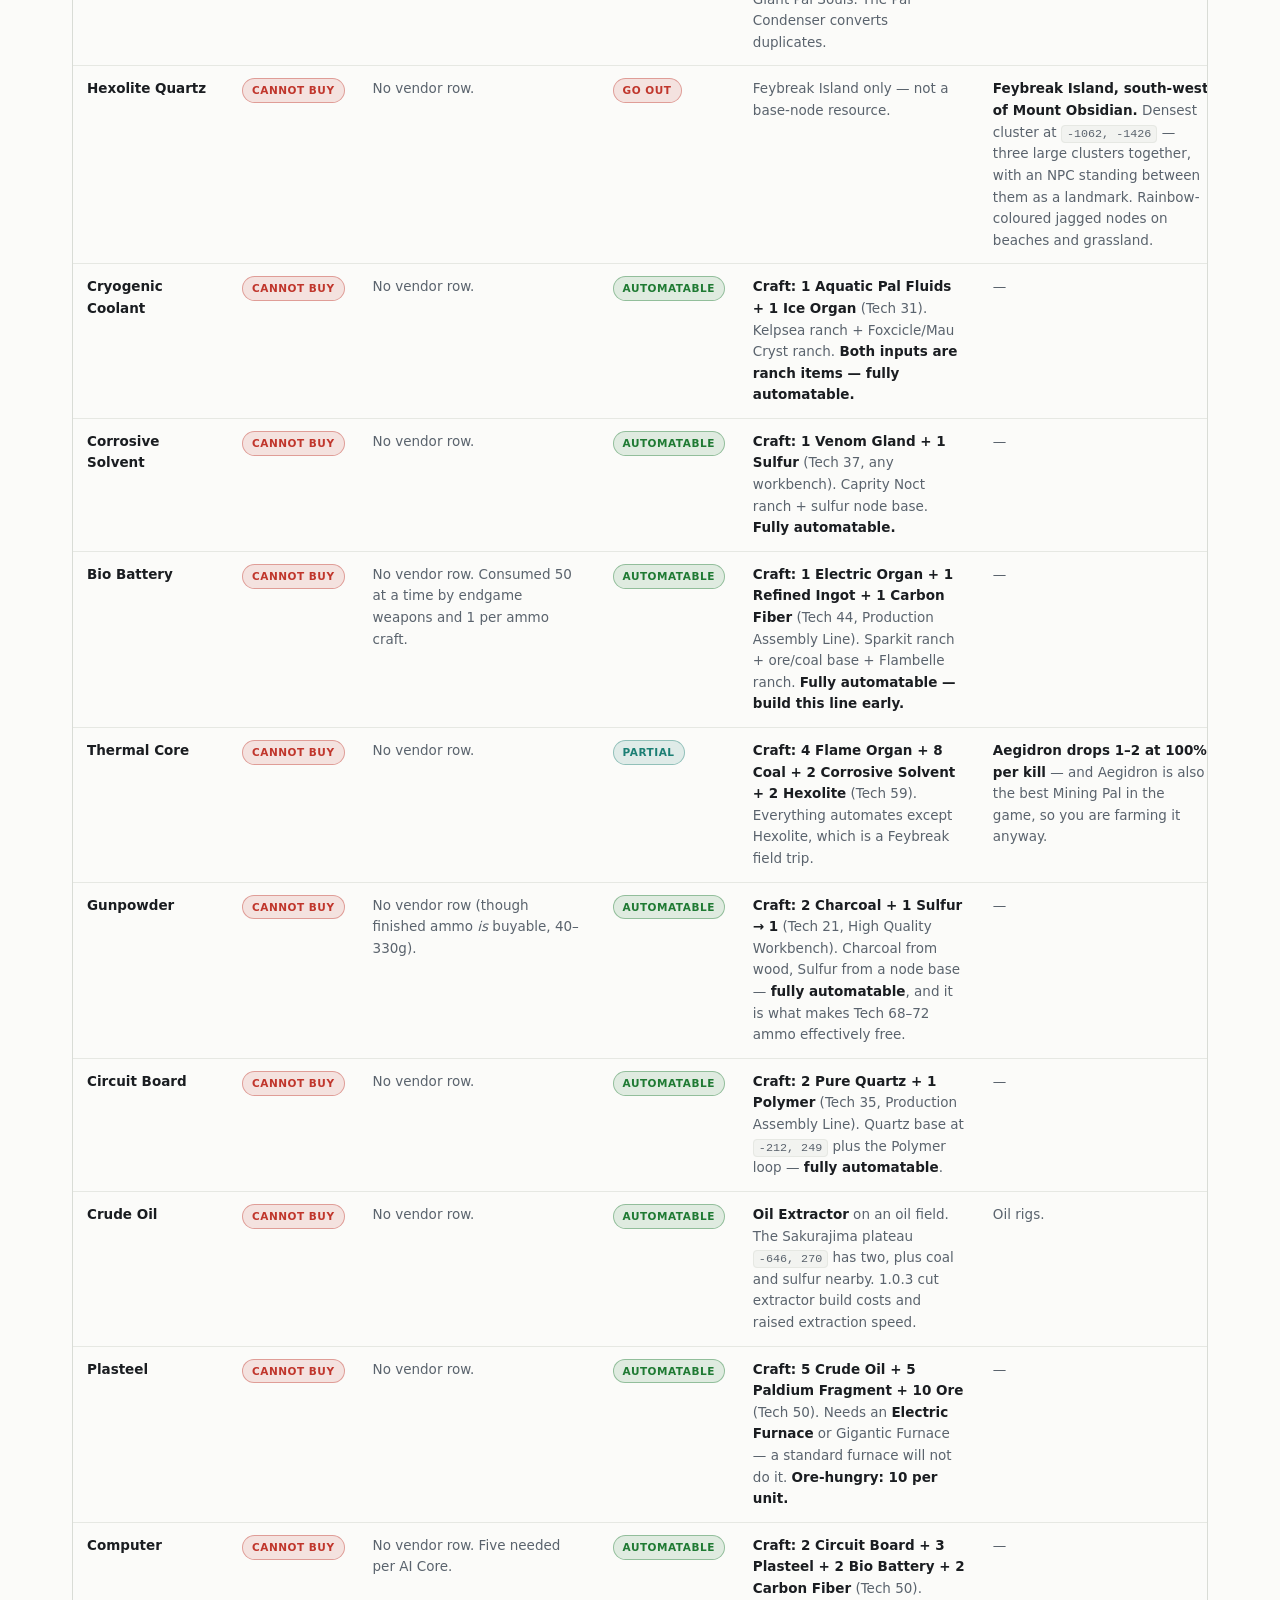
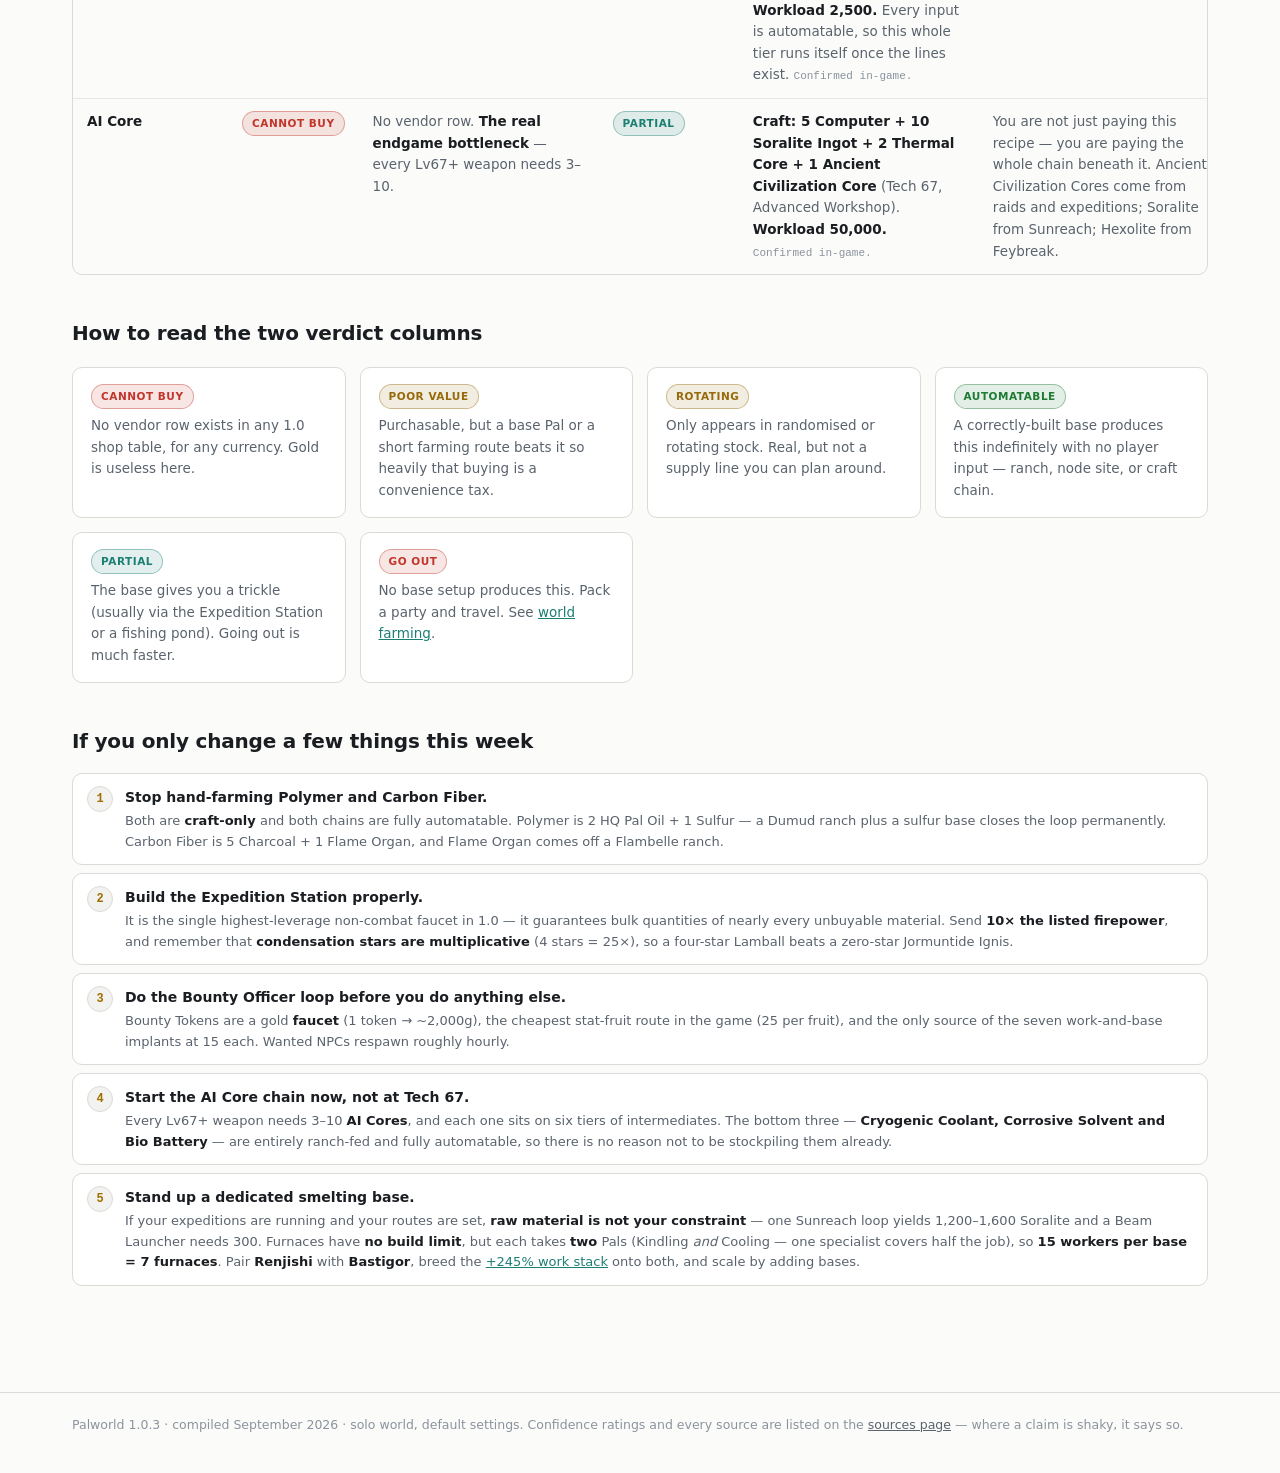
==== commit e98e2980: "Add World Tree farming team page: Holy Water + Paloxite A focused build page for farming both resour" ====
--- a/index.html
+++ b/index.html
@@ -22,6 +22,7 @@
       <a href="base-production.html">Base production</a>
       <a href="passives.html">Passives by role</a>
       <a href="world-farming.html">World farming &amp; party comps</a>
+      <a href="world-tree-team.html">World Tree team</a>
       <a href="endgame-demand.html">What it is all for</a>
       <a href="sources.html">Sources &amp; confidence</a>
     </nav>
